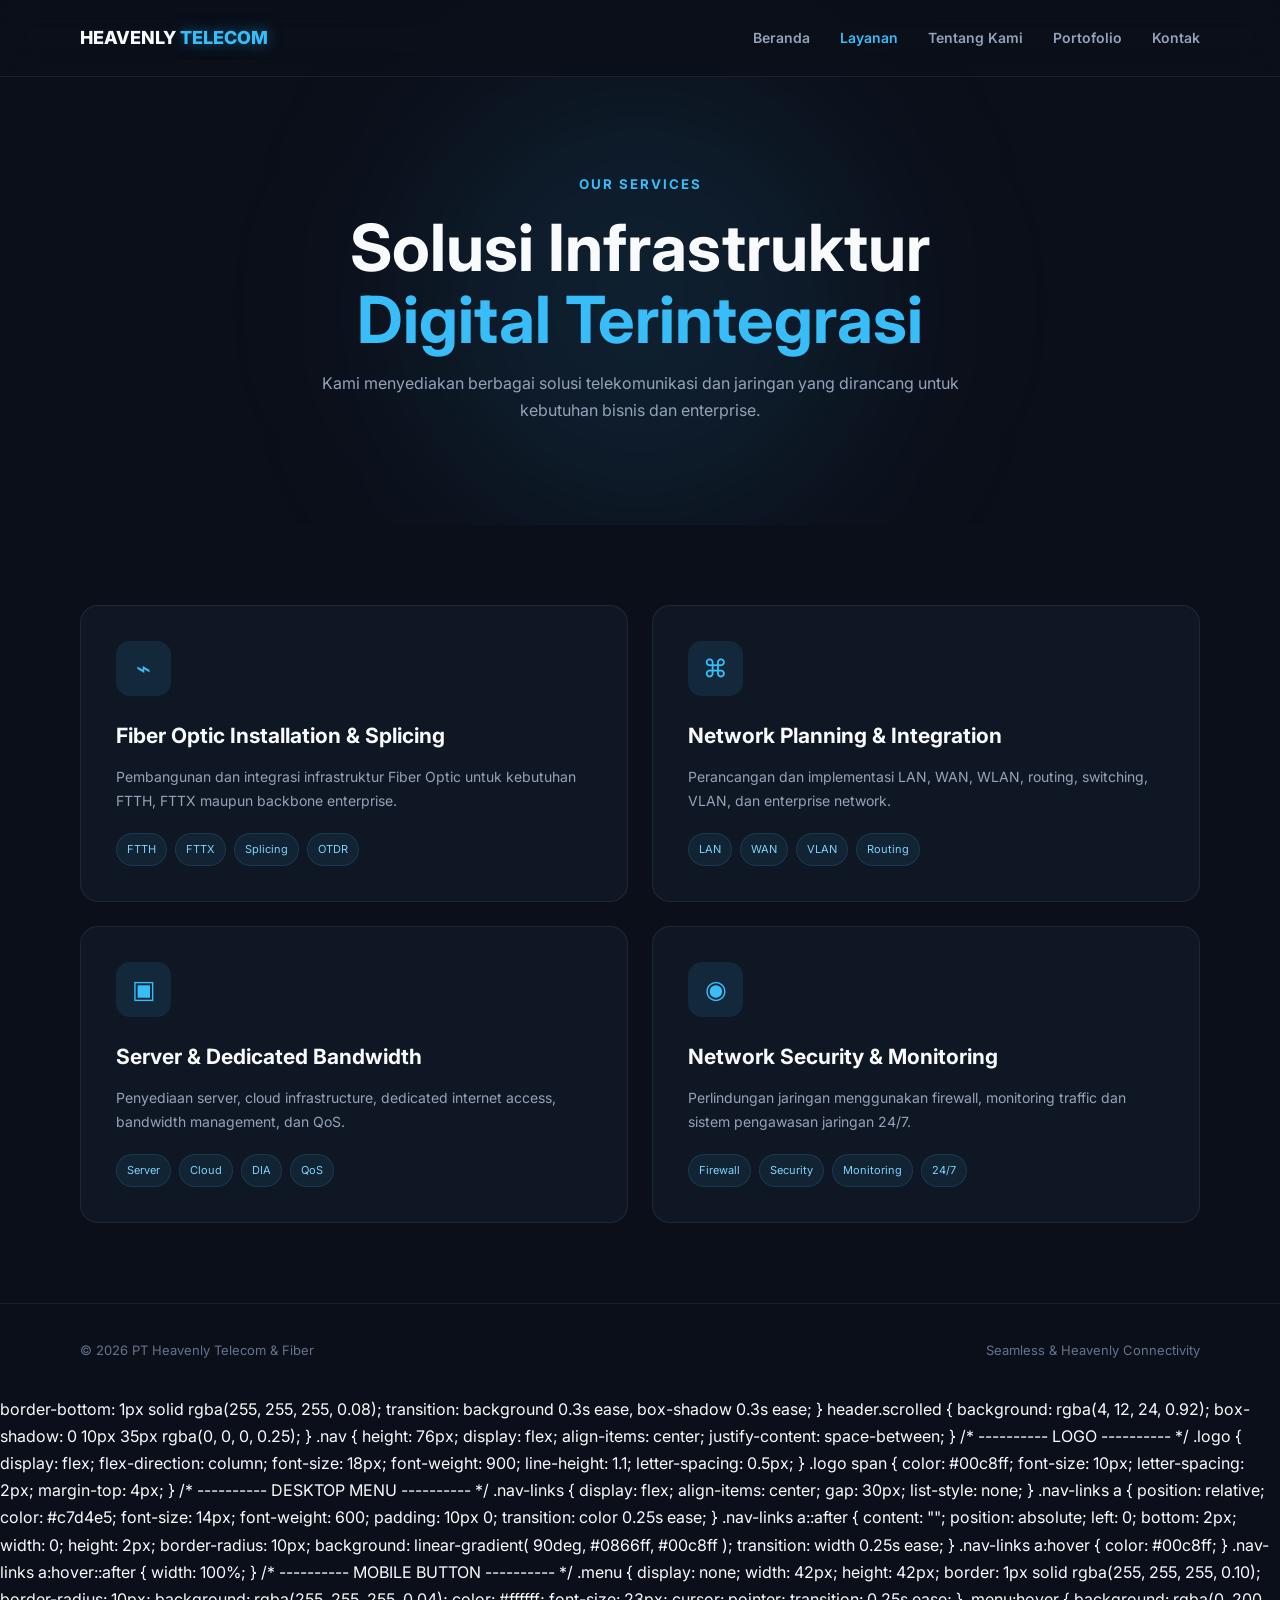
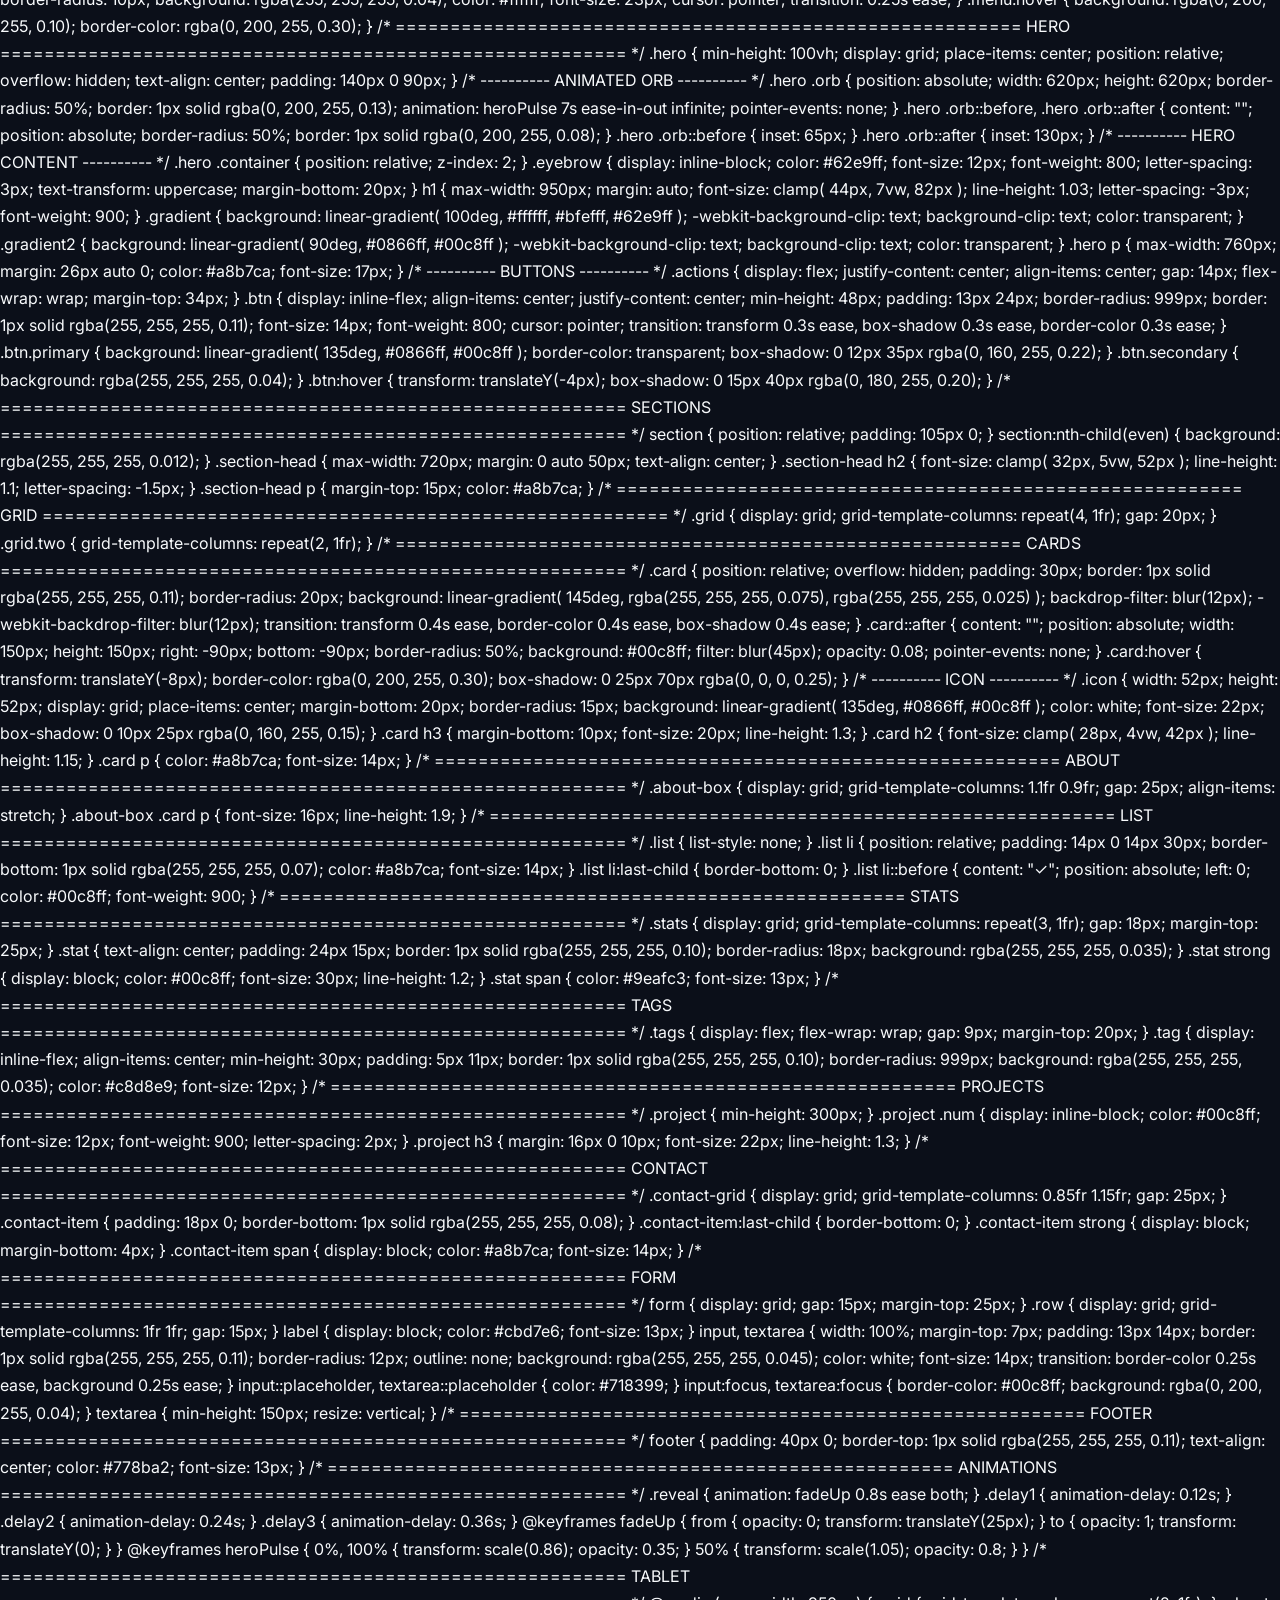
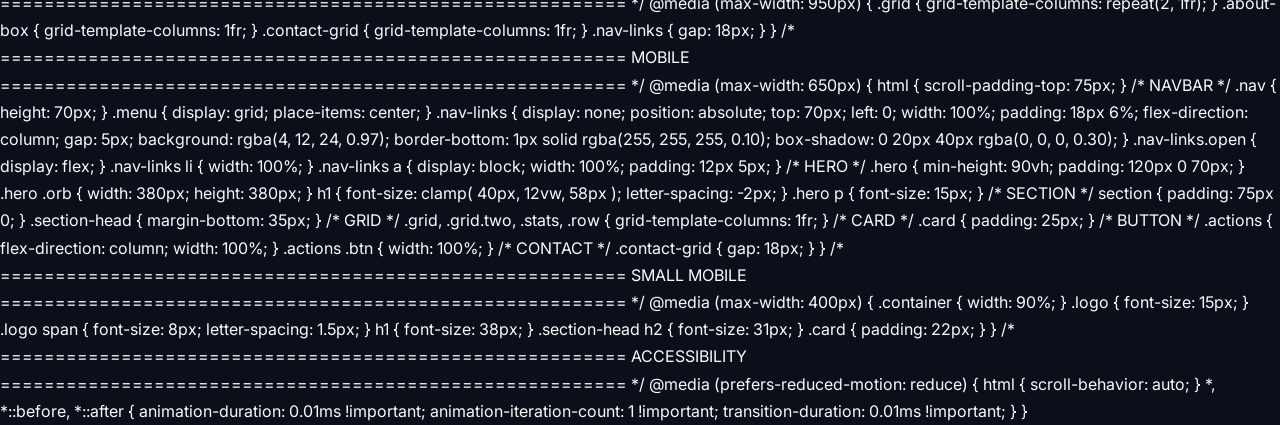
==== layanan.html @ a33f2c03 "Update and rename style.css to layanan.html" ====
<!DOCTYPE html>
<html lang="id">
<head>
<meta charset="UTF-8">
<meta name="viewport" content="width=device-width, initial-scale=1.0">

<title>Layanan | PT Heavenly Telecom & Fiber</title>

<link rel="preconnect" href="https://fonts.googleapis.com">
<link rel="preconnect" href="https://fonts.gstatic.com" crossorigin>
<link href="https://fonts.googleapis.com/css2?family=Inter:wght@400;500;600;700;800&display=swap" rel="stylesheet">

<style>
*{margin:0;padding:0;box-sizing:border-box}
html{scroll-behavior:smooth}
body{
    font-family:Inter,sans-serif;
    background:#0B0F19;
    color:#f8fafc;
    line-height:1.7
}
a{text-decoration:none;color:inherit}
.container{width:min(1120px,90%);margin:auto}

nav{
    position:fixed;
    top:0;
    width:100%;
    z-index:1000;
    background:rgba(11,15,25,.8);
    backdrop-filter:blur(16px);
    border-bottom:1px solid rgba(255,255,255,.07)
}

.nav-container{
    min-height:76px;
    display:flex;
    align-items:center;
    justify-content:space-between
}

.logo{font-size:18px;font-weight:800}
.logo span{color:#38BDF8;text-shadow:0 0 15px rgba(56,189,248,.5)}

.nav-links{
    display:flex;
    gap:30px;
    list-style:none
}

.nav-links a{
    color:#94a3b8;
    font-size:14px;
    font-weight:600;
    transition:.3s
}

.nav-links a:hover,.nav-links .active{color:#38BDF8}

.menu-btn{display:none;font-size:25px;cursor:pointer}

.page-header{
    padding:170px 0 100px;
    text-align:center;
    position:relative;
    overflow:hidden
}

.page-header:before{
    content:"";
    position:absolute;
    width:450px;
    height:450px;
    background:rgba(56,189,248,.1);
    filter:blur(100px);
    border-radius:50%;
    left:50%;
    top:80px;
    transform:translateX(-50%)
}

.page-header>*{position:relative}

.page-header small{
    color:#38BDF8;
    font-weight:700;
    letter-spacing:2px
}

.page-header h1{
    font-size:clamp(40px,6vw,65px);
    line-height:1.1;
    margin:15px 0
}

.page-header p{
    color:#94a3b8;
    max-width:650px;
    margin:auto
}

section{padding:80px 0}

.grid{
    display:grid;
    grid-template-columns:repeat(2,1fr);
    gap:24px
}

.card{
    background:#101724;
    padding:35px;
    border:1px solid rgba(255,255,255,.07);
    border-radius:18px;
    transition:.35s
}

.card:hover{
    transform:translateY(-8px);
    border-color:rgba(56,189,248,.5);
    box-shadow:0 15px 40px rgba(0,0,0,.3)
}

.icon{
    width:55px;
    height:55px;
    display:grid;
    place-items:center;
    background:rgba(56,189,248,.1);
    color:#38BDF8;
    border-radius:14px;
    font-size:25px;
    margin-bottom:22px
}

.card h2{font-size:21px;margin-bottom:12px}
.card p{color:#94a3b8;font-size:14px}

.tags{
    display:flex;
    flex-wrap:wrap;
    gap:8px;
    margin-top:20px
}

.tag{
    padding:6px 10px;
    border-radius:50px;
    background:rgba(56,189,248,.07);
    border:1px solid rgba(56,189,248,.15);
    color:#7dd3fc;
    font-size:11px
}

footer{
    border-top:1px solid rgba(255,255,255,.07);
    padding:35px 0;
    color:#64748b;
    font-size:13px
}

.footer{
    display:flex;
    justify-content:space-between
}

@media(max-width:800px){
    .menu-btn{display:block}

    .nav-links{
        display:none;
        position:absolute;
        top:76px;
        left:0;
        width:100%;
        padding:20px 5%;
        background:#0B0F19;
        flex-direction:column;
        gap:18px
    }

    .nav-links.show{display:flex}

    .grid{grid-template-columns:1fr}

    .footer{
        flex-direction:column;
        gap:10px
    }
}
</style>
</head>

<body>

<nav>
<div class="container nav-container">

<a href="index.html" class="logo">
HEAVENLY <span>TELECOM</span>
</a>

<div class="menu-btn" onclick="toggleMenu()">☰</div>

<ul class="nav-links" id="navLinks">
<li><a href="index.html">Beranda</a></li>
<li><a href="layanan.html" class="active">Layanan</a></li>
<li><a href="tentang.html">Tentang Kami</a></li>
<li><a href="portofolio.html">Portofolio</a></li>
<li><a href="kontak.html">Kontak</a></li>
</ul>

</div>
</nav>

<header class="page-header">
<div class="container">

<small>OUR SERVICES</small>

<h1>Solusi Infrastruktur<br><span style="color:#38BDF8">Digital Terintegrasi</span></h1>

<p>
Kami menyediakan berbagai solusi telekomunikasi dan jaringan
yang dirancang untuk kebutuhan bisnis dan enterprise.
</p>

</div>
</header>

<section>
<div class="container">

<div class="grid">

<div class="card">
<div class="icon">⌁</div>
<h2>Fiber Optic Installation & Splicing</h2>
<p>
Pembangunan dan integrasi infrastruktur Fiber Optic
untuk kebutuhan FTTH, FTTX maupun backbone enterprise.
</p>

<div class="tags">
<span class="tag">FTTH</span>
<span class="tag">FTTX</span>
<span class="tag">Splicing</span>
<span class="tag">OTDR</span>
</div>
</div>

<div class="card">
<div class="icon">⌘</div>
<h2>Network Planning & Integration</h2>
<p>
Perancangan dan implementasi LAN, WAN, WLAN,
routing, switching, VLAN, dan enterprise network.
</p>

<div class="tags">
<span class="tag">LAN</span>
<span class="tag">WAN</span>
<span class="tag">VLAN</span>
<span class="tag">Routing</span>
</div>
</div>

<div class="card">
<div class="icon">▣</div>
<h2>Server & Dedicated Bandwidth</h2>
<p>
Penyediaan server, cloud infrastructure, dedicated
internet access, bandwidth management, dan QoS.
</p>

<div class="tags">
<span class="tag">Server</span>
<span class="tag">Cloud</span>
<span class="tag">DIA</span>
<span class="tag">QoS</span>
</div>
</div>

<div class="card">
<div class="icon">◉</div>
<h2>Network Security & Monitoring</h2>
<p>
Perlindungan jaringan menggunakan firewall,
monitoring traffic dan sistem pengawasan jaringan 24/7.
</p>

<div class="tags">
<span class="tag">Firewall</span>
<span class="tag">Security</span>
<span class="tag">Monitoring</span>
<span class="tag">24/7</span>
</div>
</div>

</div>

</div>
</section>

<footer>
<div class="container footer">
<span>© 2026 PT Heavenly Telecom & Fiber</span>
<span>Seamless & Heavenly Connectivity</span>
</div>
</footer>

<script>
function toggleMenu(){
document.getElementById("navLinks").classList.toggle("show");
}
</script>

</body>
</html>
    border-bottom: 1px solid rgba(255, 255, 255, 0.08);

    transition:
        background 0.3s ease,
        box-shadow 0.3s ease;
}

header.scrolled {
    background: rgba(4, 12, 24, 0.92);

    box-shadow:
        0 10px 35px rgba(0, 0, 0, 0.25);
}

.nav {
    height: 76px;

    display: flex;
    align-items: center;
    justify-content: space-between;
}


/* ---------- LOGO ---------- */

.logo {
    display: flex;
    flex-direction: column;

    font-size: 18px;
    font-weight: 900;

    line-height: 1.1;

    letter-spacing: 0.5px;
}

.logo span {
    color: #00c8ff;

    font-size: 10px;

    letter-spacing: 2px;

    margin-top: 4px;
}


/* ---------- DESKTOP MENU ---------- */

.nav-links {
    display: flex;
    align-items: center;

    gap: 30px;

    list-style: none;
}

.nav-links a {
    position: relative;

    color: #c7d4e5;

    font-size: 14px;
    font-weight: 600;

    padding: 10px 0;

    transition:
        color 0.25s ease;
}

.nav-links a::after {
    content: "";

    position: absolute;

    left: 0;
    bottom: 2px;

    width: 0;
    height: 2px;

    border-radius: 10px;

    background: linear-gradient(
        90deg,
        #0866ff,
        #00c8ff
    );

    transition: width 0.25s ease;
}

.nav-links a:hover {
    color: #00c8ff;
}

.nav-links a:hover::after {
    width: 100%;
}


/* ---------- MOBILE BUTTON ---------- */

.menu {
    display: none;

    width: 42px;
    height: 42px;

    border: 1px solid rgba(255, 255, 255, 0.10);

    border-radius: 10px;

    background: rgba(255, 255, 255, 0.04);

    color: #ffffff;

    font-size: 23px;

    cursor: pointer;

    transition: 0.25s ease;
}

.menu:hover {
    background: rgba(0, 200, 255, 0.10);
    border-color: rgba(0, 200, 255, 0.30);
}


/* =========================================================
   HERO
   ========================================================= */

.hero {
    min-height: 100vh;

    display: grid;
    place-items: center;

    position: relative;

    overflow: hidden;

    text-align: center;

    padding:
        140px 0
        90px;
}


/* ---------- ANIMATED ORB ---------- */

.hero .orb {
    position: absolute;

    width: 620px;
    height: 620px;

    border-radius: 50%;

    border:
        1px solid
        rgba(0, 200, 255, 0.13);

    animation:
        heroPulse 7s ease-in-out infinite;

    pointer-events: none;
}

.hero .orb::before,
.hero .orb::after {
    content: "";

    position: absolute;

    border-radius: 50%;

    border:
        1px solid
        rgba(0, 200, 255, 0.08);
}

.hero .orb::before {
    inset: 65px;
}

.hero .orb::after {
    inset: 130px;
}


/* ---------- HERO CONTENT ---------- */

.hero .container {
    position: relative;
    z-index: 2;
}

.eyebrow {
    display: inline-block;

    color: #62e9ff;

    font-size: 12px;

    font-weight: 800;

    letter-spacing: 3px;

    text-transform: uppercase;

    margin-bottom: 20px;
}

h1 {
    max-width: 950px;

    margin: auto;

    font-size: clamp(
        44px,
        7vw,
        82px
    );

    line-height: 1.03;

    letter-spacing: -3px;

    font-weight: 900;
}

.gradient {
    background:
        linear-gradient(
            100deg,
            #ffffff,
            #bfefff,
            #62e9ff
        );

    -webkit-background-clip: text;
    background-clip: text;

    color: transparent;
}

.gradient2 {
    background:
        linear-gradient(
            90deg,
            #0866ff,
            #00c8ff
        );

    -webkit-background-clip: text;
    background-clip: text;

    color: transparent;
}

.hero p {
    max-width: 760px;

    margin: 26px auto 0;

    color: #a8b7ca;

    font-size: 17px;
}


/* ---------- BUTTONS ---------- */

.actions {
    display: flex;

    justify-content: center;
    align-items: center;

    gap: 14px;

    flex-wrap: wrap;

    margin-top: 34px;
}

.btn {
    display: inline-flex;

    align-items: center;
    justify-content: center;

    min-height: 48px;

    padding:
        13px 24px;

    border-radius: 999px;

    border:
        1px solid
        rgba(255, 255, 255, 0.11);

    font-size: 14px;

    font-weight: 800;

    cursor: pointer;

    transition:
        transform 0.3s ease,
        box-shadow 0.3s ease,
        border-color 0.3s ease;
}

.btn.primary {
    background:
        linear-gradient(
            135deg,
            #0866ff,
            #00c8ff
        );

    border-color: transparent;

    box-shadow:
        0 12px 35px
        rgba(0, 160, 255, 0.22);
}

.btn.secondary {
    background:
        rgba(255, 255, 255, 0.04);
}

.btn:hover {
    transform: translateY(-4px);

    box-shadow:
        0 15px 40px
        rgba(0, 180, 255, 0.20);
}


/* =========================================================
   SECTIONS
   ========================================================= */

section {
    position: relative;

    padding: 105px 0;
}

section:nth-child(even) {
    background:
        rgba(255, 255, 255, 0.012);
}

.section-head {
    max-width: 720px;

    margin:
        0 auto
        50px;

    text-align: center;
}

.section-head h2 {
    font-size: clamp(
        32px,
        5vw,
        52px
    );

    line-height: 1.1;

    letter-spacing: -1.5px;
}

.section-head p {
    margin-top: 15px;

    color: #a8b7ca;
}


/* =========================================================
   GRID
   ========================================================= */

.grid {
    display: grid;

    grid-template-columns:
        repeat(4, 1fr);

    gap: 20px;
}

.grid.two {
    grid-template-columns:
        repeat(2, 1fr);
}


/* =========================================================
   CARDS
   ========================================================= */

.card {
    position: relative;

    overflow: hidden;

    padding: 30px;

    border:
        1px solid
        rgba(255, 255, 255, 0.11);

    border-radius: 20px;

    background:
        linear-gradient(
            145deg,
            rgba(255, 255, 255, 0.075),
            rgba(255, 255, 255, 0.025)
        );

    backdrop-filter: blur(12px);
    -webkit-backdrop-filter: blur(12px);

    transition:
        transform 0.4s ease,
        border-color 0.4s ease,
        box-shadow 0.4s ease;
}

.card::after {
    content: "";

    position: absolute;

    width: 150px;
    height: 150px;

    right: -90px;
    bottom: -90px;

    border-radius: 50%;

    background: #00c8ff;

    filter: blur(45px);

    opacity: 0.08;

    pointer-events: none;
}

.card:hover {
    transform: translateY(-8px);

    border-color:
        rgba(0, 200, 255, 0.30);

    box-shadow:
        0 25px 70px
        rgba(0, 0, 0, 0.25);
}


/* ---------- ICON ---------- */

.icon {
    width: 52px;
    height: 52px;

    display: grid;
    place-items: center;

    margin-bottom: 20px;

    border-radius: 15px;

    background:
        linear-gradient(
            135deg,
            #0866ff,
            #00c8ff
        );

    color: white;

    font-size: 22px;

    box-shadow:
        0 10px 25px
        rgba(0, 160, 255, 0.15);
}

.card h3 {
    margin-bottom: 10px;

    font-size: 20px;

    line-height: 1.3;
}

.card h2 {
    font-size: clamp(
        28px,
        4vw,
        42px
    );

    line-height: 1.15;
}

.card p {
    color: #a8b7ca;

    font-size: 14px;
}


/* =========================================================
   ABOUT
   ========================================================= */

.about-box {
    display: grid;

    grid-template-columns:
        1.1fr 0.9fr;

    gap: 25px;

    align-items: stretch;
}

.about-box .card p {
    font-size: 16px;

    line-height: 1.9;
}


/* =========================================================
   LIST
   ========================================================= */

.list {
    list-style: none;
}

.list li {
    position: relative;

    padding:
        14px 0
        14px 30px;

    border-bottom:
        1px solid
        rgba(255, 255, 255, 0.07);

    color: #a8b7ca;

    font-size: 14px;
}

.list li:last-child {
    border-bottom: 0;
}

.list li::before {
    content: "✓";

    position: absolute;

    left: 0;

    color: #00c8ff;

    font-weight: 900;
}


/* =========================================================
   STATS
   ========================================================= */

.stats {
    display: grid;

    grid-template-columns:
        repeat(3, 1fr);

    gap: 18px;

    margin-top: 25px;
}

.stat {
    text-align: center;

    padding: 24px 15px;

    border:
        1px solid
        rgba(255, 255, 255, 0.10);

    border-radius: 18px;

    background:
        rgba(255, 255, 255, 0.035);
}

.stat strong {
    display: block;

    color: #00c8ff;

    font-size: 30px;

    line-height: 1.2;
}

.stat span {
    color: #9eafc3;

    font-size: 13px;
}


/* =========================================================
   TAGS
   ========================================================= */

.tags {
    display: flex;

    flex-wrap: wrap;

    gap: 9px;

    margin-top: 20px;
}

.tag {
    display: inline-flex;

    align-items: center;

    min-height: 30px;

    padding:
        5px 11px;

    border:
        1px solid
        rgba(255, 255, 255, 0.10);

    border-radius: 999px;

    background:
        rgba(255, 255, 255, 0.035);

    color: #c8d8e9;

    font-size: 12px;
}


/* =========================================================
   PROJECTS
   ========================================================= */

.project {
    min-height: 300px;
}

.project .num {
    display: inline-block;

    color: #00c8ff;

    font-size: 12px;

    font-weight: 900;

    letter-spacing: 2px;
}

.project h3 {
    margin:
        16px 0 10px;

    font-size: 22px;

    line-height: 1.3;
}


/* =========================================================
   CONTACT
   ========================================================= */

.contact-grid {
    display: grid;

    grid-template-columns:
        0.85fr 1.15fr;

    gap: 25px;
}

.contact-item {
    padding:
        18px 0;

    border-bottom:
        1px solid
        rgba(255, 255, 255, 0.08);
}

.contact-item:last-child {
    border-bottom: 0;
}

.contact-item strong {
    display: block;

    margin-bottom: 4px;
}

.contact-item span {
    display: block;

    color: #a8b7ca;

    font-size: 14px;
}


/* =========================================================
   FORM
   ========================================================= */

form {
    display: grid;

    gap: 15px;

    margin-top: 25px;
}

.row {
    display: grid;

    grid-template-columns:
        1fr 1fr;

    gap: 15px;
}

label {
    display: block;

    color: #cbd7e6;

    font-size: 13px;
}

input,
textarea {
    width: 100%;

    margin-top: 7px;

    padding:
        13px 14px;

    border:
        1px solid
        rgba(255, 255, 255, 0.11);

    border-radius: 12px;

    outline: none;

    background:
        rgba(255, 255, 255, 0.045);

    color: white;

    font-size: 14px;

    transition:
        border-color 0.25s ease,
        background 0.25s ease;
}

input::placeholder,
textarea::placeholder {
    color: #718399;
}

input:focus,
textarea:focus {
    border-color: #00c8ff;

    background:
        rgba(0, 200, 255, 0.04);
}

textarea {
    min-height: 150px;

    resize: vertical;
}


/* =========================================================
   FOOTER
   ========================================================= */

footer {
    padding: 40px 0;

    border-top:
        1px solid
        rgba(255, 255, 255, 0.11);

    text-align: center;

    color: #778ba2;

    font-size: 13px;
}


/* =========================================================
   ANIMATIONS
   ========================================================= */

.reveal {
    animation:
        fadeUp 0.8s ease both;
}

.delay1 {
    animation-delay: 0.12s;
}

.delay2 {
    animation-delay: 0.24s;
}

.delay3 {
    animation-delay: 0.36s;
}

@keyframes fadeUp {

    from {
        opacity: 0;
        transform: translateY(25px);
    }

    to {
        opacity: 1;
        transform: translateY(0);
    }

}

@keyframes heroPulse {

    0%,
    100% {
        transform: scale(0.86);
        opacity: 0.35;
    }

    50% {
        transform: scale(1.05);
        opacity: 0.8;
    }

}


/* =========================================================
   TABLET
   ========================================================= */

@media (max-width: 950px) {

    .grid {
        grid-template-columns:
            repeat(2, 1fr);
    }

    .about-box {
        grid-template-columns: 1fr;
    }

    .contact-grid {
        grid-template-columns: 1fr;
    }

    .nav-links {
        gap: 18px;
    }

}


/* =========================================================
   MOBILE
   ========================================================= */

@media (max-width: 650px) {

    html {
        scroll-padding-top: 75px;
    }


    /* NAVBAR */

    .nav {
        height: 70px;
    }

    .menu {
        display: grid;
        place-items: center;
    }

    .nav-links {
        display: none;

        position: absolute;

        top: 70px;
        left: 0;

        width: 100%;

        padding: 18px 6%;

        flex-direction: column;

        gap: 5px;

        background:
            rgba(4, 12, 24, 0.97);

        border-bottom:
            1px solid
            rgba(255, 255, 255, 0.10);

        box-shadow:
            0 20px 40px
            rgba(0, 0, 0, 0.30);
    }

    .nav-links.open {
        display: flex;
    }

    .nav-links li {
        width: 100%;
    }

    .nav-links a {
        display: block;

        width: 100%;

        padding: 12px 5px;
    }


    /* HERO */

    .hero {
        min-height: 90vh;

        padding:
            120px 0
            70px;
    }

    .hero .orb {
        width: 380px;
        height: 380px;
    }

    h1 {
        font-size: clamp(
            40px,
            12vw,
            58px
        );

        letter-spacing: -2px;
    }

    .hero p {
        font-size: 15px;
    }


    /* SECTION */

    section {
        padding: 75px 0;
    }

    .section-head {
        margin-bottom: 35px;
    }


    /* GRID */

    .grid,
    .grid.two,
    .stats,
    .row {
        grid-template-columns: 1fr;
    }


    /* CARD */

    .card {
        padding: 25px;
    }


    /* BUTTON */

    .actions {
        flex-direction: column;

        width: 100%;
    }

    .actions .btn {
        width: 100%;
    }


    /* CONTACT */

    .contact-grid {
        gap: 18px;
    }

}


/* =========================================================
   SMALL MOBILE
   ========================================================= */

@media (max-width: 400px) {

    .container {
        width: 90%;
    }

    .logo {
        font-size: 15px;
    }

    .logo span {
        font-size: 8px;
        letter-spacing: 1.5px;
    }

    h1 {
        font-size: 38px;
    }

    .section-head h2 {
        font-size: 31px;
    }

    .card {
        padding: 22px;
    }

}


/* =========================================================
   ACCESSIBILITY
   ========================================================= */

@media (prefers-reduced-motion: reduce) {

    html {
        scroll-behavior: auto;
    }

    *,
    *::before,
    *::after {
        animation-duration: 0.01ms !important;
        animation-iteration-count: 1 !important;
        transition-duration: 0.01ms !important;
    }

}
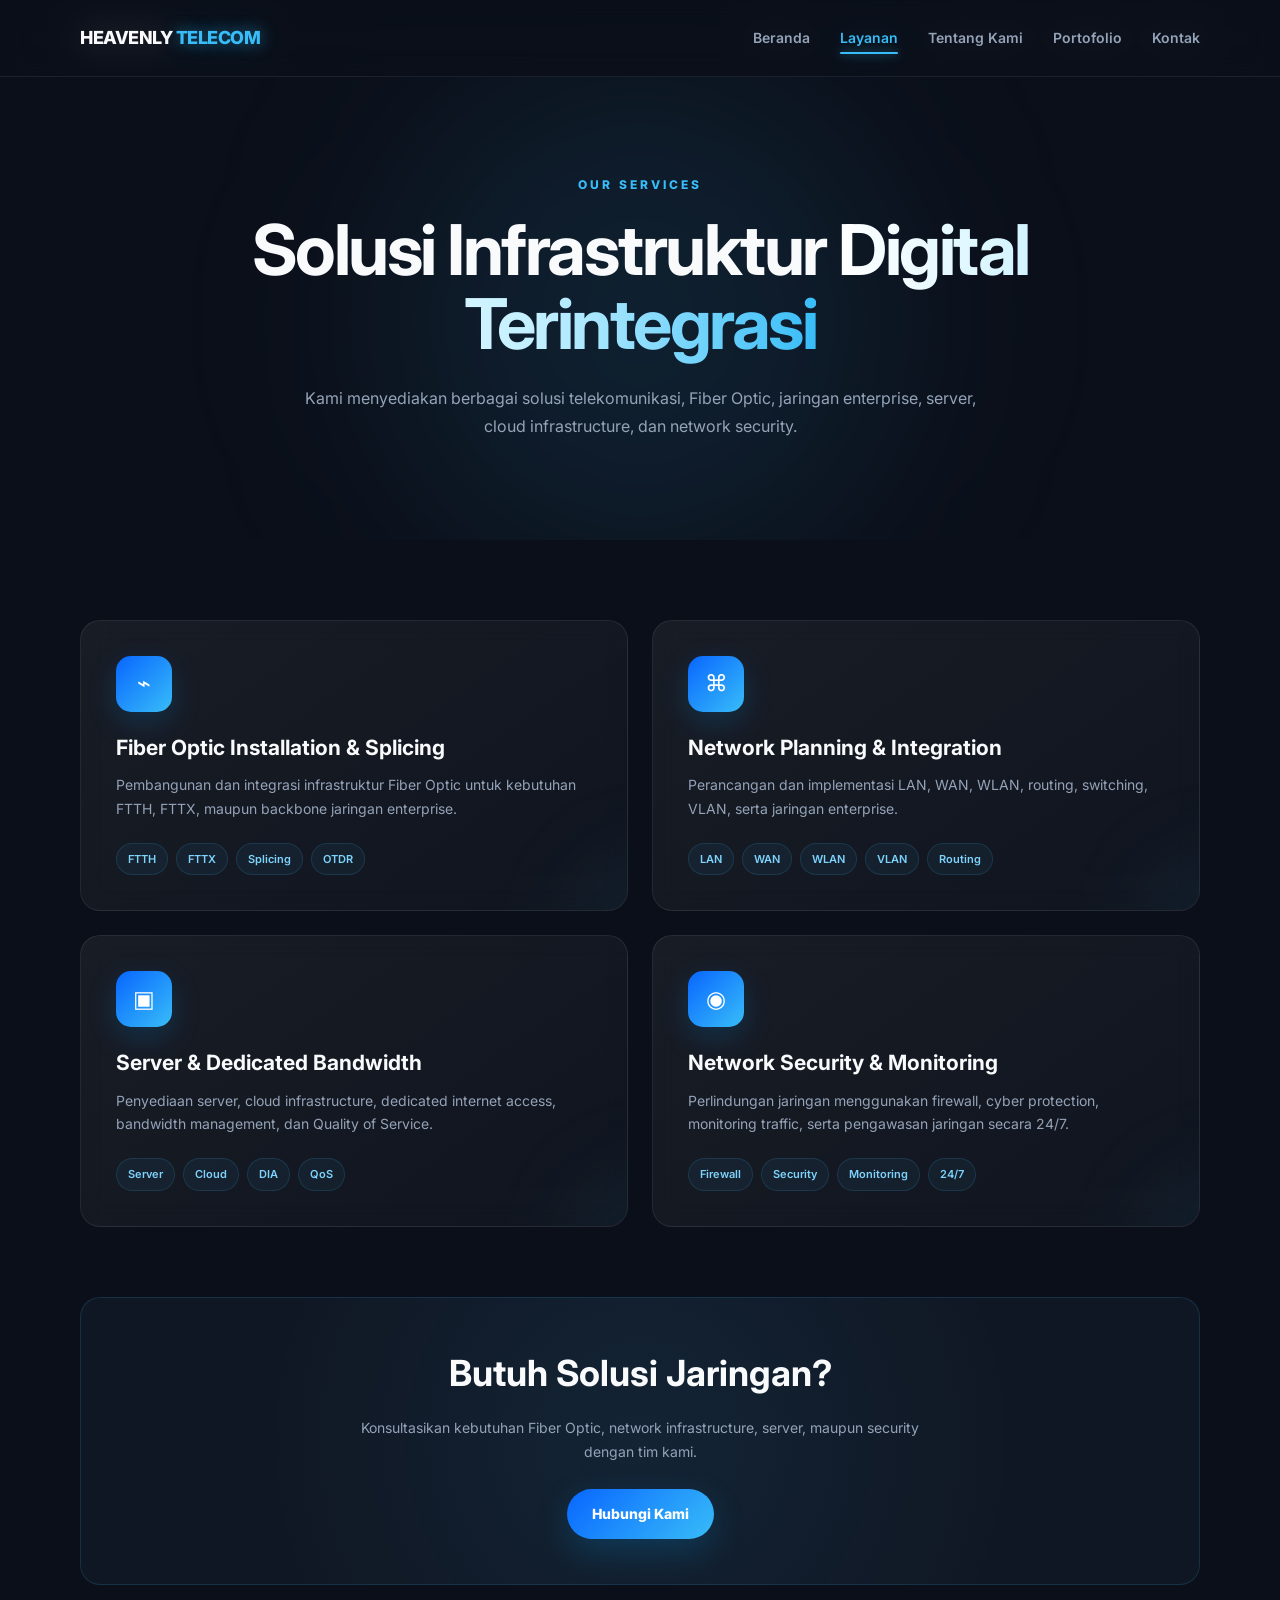
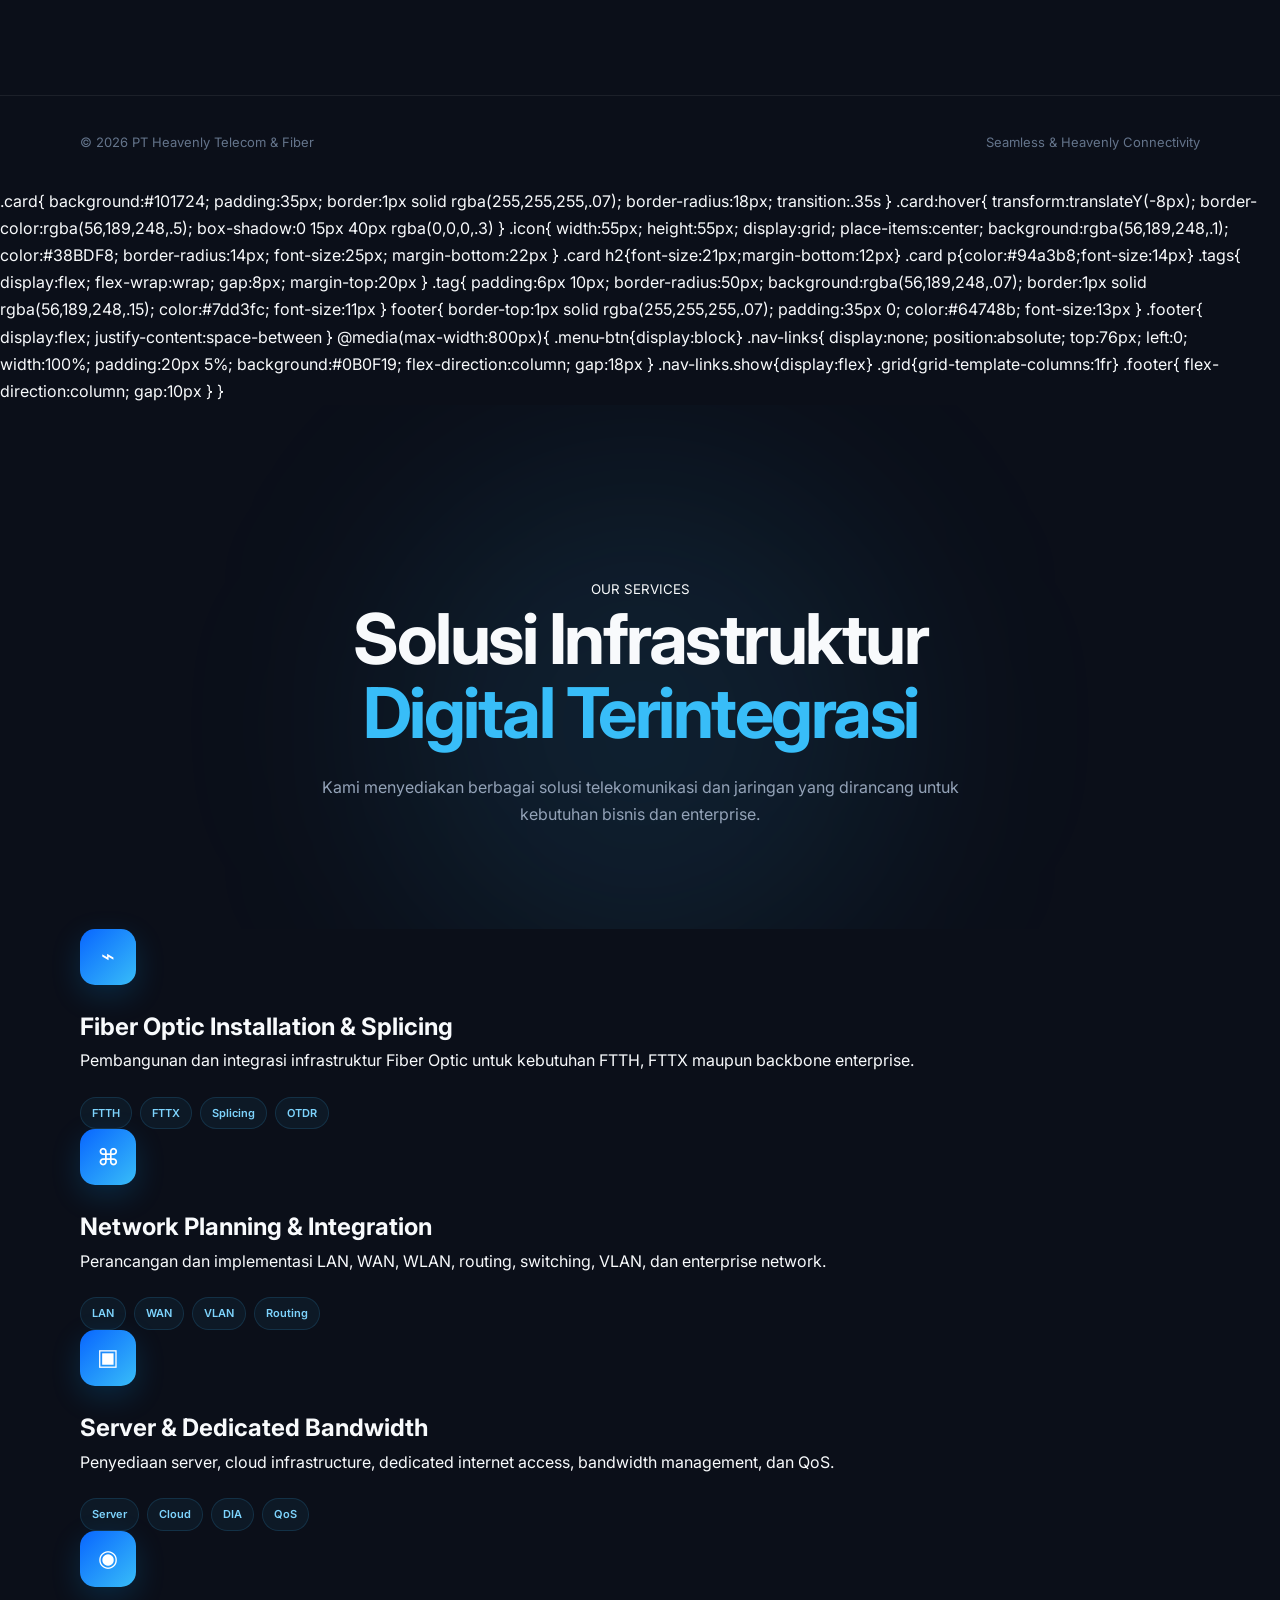
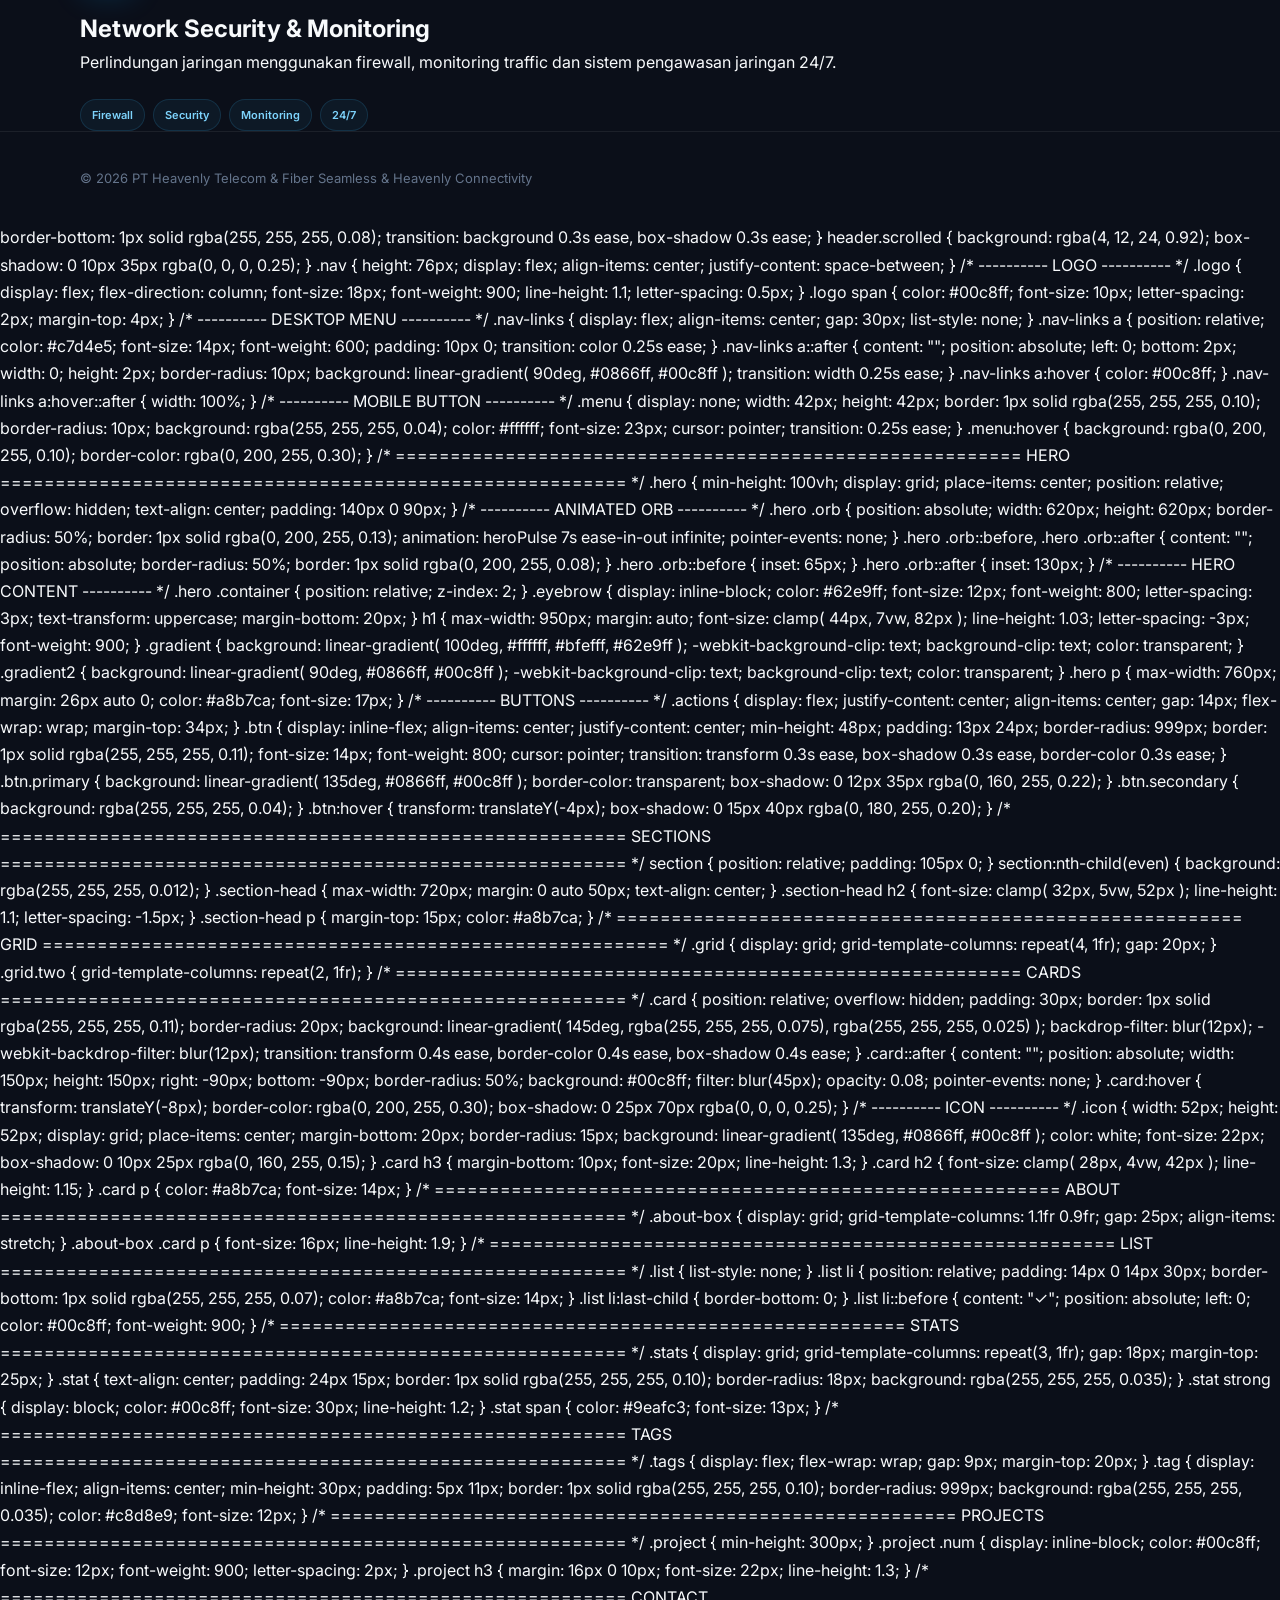
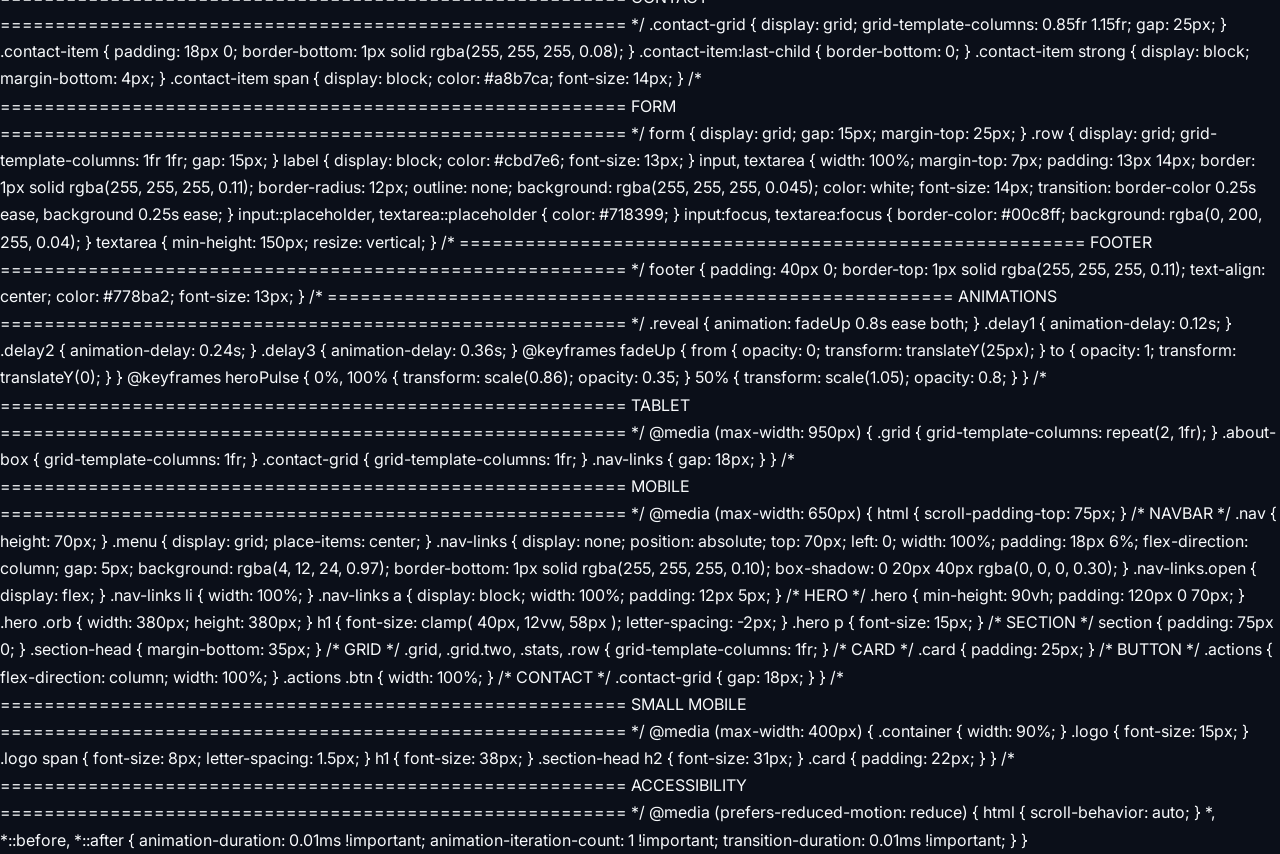
==== commit b23cc976: "Update layanan.html" ====
--- a/layanan.html
+++ b/layanan.html
@@ -1,113 +1,828 @@
 <!DOCTYPE html>
 <html lang="id">
 <head>
-<meta charset="UTF-8">
-<meta name="viewport" content="width=device-width, initial-scale=1.0">
-
-<title>Layanan | PT Heavenly Telecom & Fiber</title>
-
-<link rel="preconnect" href="https://fonts.googleapis.com">
-<link rel="preconnect" href="https://fonts.gstatic.com" crossorigin>
-<link href="https://fonts.googleapis.com/css2?family=Inter:wght@400;500;600;700;800&display=swap" rel="stylesheet">
-
-<style>
-*{margin:0;padding:0;box-sizing:border-box}
-html{scroll-behavior:smooth}
-body{
-    font-family:Inter,sans-serif;
-    background:#0B0F19;
-    color:#f8fafc;
-    line-height:1.7
-}
-a{text-decoration:none;color:inherit}
-.container{width:min(1120px,90%);margin:auto}
-
-nav{
-    position:fixed;
-    top:0;
-    width:100%;
-    z-index:1000;
-    background:rgba(11,15,25,.8);
-    backdrop-filter:blur(16px);
-    border-bottom:1px solid rgba(255,255,255,.07)
-}
-
-.nav-container{
-    min-height:76px;
-    display:flex;
-    align-items:center;
-    justify-content:space-between
-}
-
-.logo{font-size:18px;font-weight:800}
-.logo span{color:#38BDF8;text-shadow:0 0 15px rgba(56,189,248,.5)}
-
-.nav-links{
-    display:flex;
-    gap:30px;
-    list-style:none
-}
-
-.nav-links a{
-    color:#94a3b8;
-    font-size:14px;
-    font-weight:600;
-    transition:.3s
-}
-
-.nav-links a:hover,.nav-links .active{color:#38BDF8}
-
-.menu-btn{display:none;font-size:25px;cursor:pointer}
-
-.page-header{
-    padding:170px 0 100px;
-    text-align:center;
-    position:relative;
-    overflow:hidden
-}
-
-.page-header:before{
-    content:"";
-    position:absolute;
-    width:450px;
-    height:450px;
-    background:rgba(56,189,248,.1);
-    filter:blur(100px);
-    border-radius:50%;
-    left:50%;
-    top:80px;
-    transform:translateX(-50%)
-}
-
-.page-header>*{position:relative}
-
-.page-header small{
-    color:#38BDF8;
-    font-weight:700;
-    letter-spacing:2px
-}
-
-.page-header h1{
-    font-size:clamp(40px,6vw,65px);
-    line-height:1.1;
-    margin:15px 0
-}
-
-.page-header p{
-    color:#94a3b8;
-    max-width:650px;
-    margin:auto
-}
-
-section{padding:80px 0}
-
-.grid{
-    display:grid;
-    grid-template-columns:repeat(2,1fr);
-    gap:24px
-}
-
-.card{
+    <meta charset="UTF-8">
+    <meta name="viewport" content="width=device-width, initial-scale=1.0">
+
+    <title>Layanan | PT Heavenly Telecom & Fiber</title>
+
+    <link rel="preconnect" href="https://fonts.googleapis.com">
+    <link rel="preconnect" href="https://fonts.gstatic.com" crossorigin>
+    <link href="https://fonts.googleapis.com/css2?family=Inter:wght@400;500;600;700;800&display=swap" rel="stylesheet">
+
+    <style>
+        * {
+            margin: 0;
+            padding: 0;
+            box-sizing: border-box;
+        }
+
+        html {
+            scroll-behavior: smooth;
+        }
+
+        body {
+            font-family: "Inter", sans-serif;
+            background: #0B0F19;
+            color: #f8fafc;
+            line-height: 1.7;
+        }
+
+        a {
+            text-decoration: none;
+            color: inherit;
+        }
+
+        .container {
+            width: min(1120px, 90%);
+            margin: auto;
+        }
+
+        /* ================= NAVBAR ================= */
+
+        nav {
+            position: fixed;
+            top: 0;
+            left: 0;
+            width: 100%;
+            z-index: 1000;
+
+            background: rgba(11, 15, 25, 0.80);
+            backdrop-filter: blur(16px);
+            -webkit-backdrop-filter: blur(16px);
+
+            border-bottom: 1px solid rgba(255, 255, 255, 0.07);
+        }
+
+        .nav-container {
+            min-height: 76px;
+            display: flex;
+            align-items: center;
+            justify-content: space-between;
+        }
+
+        .logo {
+            font-size: 18px;
+            font-weight: 800;
+            letter-spacing: -0.5px;
+        }
+
+        .logo span {
+            color: #38BDF8;
+            text-shadow: 0 0 15px rgba(56, 189, 248, 0.5);
+        }
+
+        .nav-links {
+            display: flex;
+            align-items: center;
+            gap: 30px;
+            list-style: none;
+        }
+
+        .nav-links a {
+            position: relative;
+            color: #94a3b8;
+            font-size: 14px;
+            font-weight: 600;
+            padding: 10px 0;
+            transition: 0.3s ease;
+        }
+
+        .nav-links a::after {
+            content: "";
+            position: absolute;
+            left: 0;
+            bottom: 2px;
+            width: 0;
+            height: 2px;
+            border-radius: 10px;
+            background: #38BDF8;
+            box-shadow: 0 0 10px rgba(56, 189, 248, 0.6);
+            transition: 0.3s ease;
+        }
+
+        .nav-links a:hover,
+        .nav-links .active {
+            color: #38BDF8;
+        }
+
+        .nav-links a:hover::after,
+        .nav-links .active::after {
+            width: 100%;
+        }
+
+        .menu-btn {
+            display: none;
+            width: 42px;
+            height: 42px;
+            align-items: center;
+            justify-content: center;
+
+            border: 1px solid rgba(255, 255, 255, 0.1);
+            border-radius: 10px;
+
+            background: rgba(255, 255, 255, 0.04);
+            color: white;
+
+            font-size: 22px;
+            cursor: pointer;
+        }
+
+        /* ================= HEADER ================= */
+
+        .page-header {
+            position: relative;
+            overflow: hidden;
+
+            padding: 170px 0 100px;
+            text-align: center;
+        }
+
+        .page-header::before {
+            content: "";
+
+            position: absolute;
+            width: 500px;
+            height: 500px;
+
+            left: 50%;
+            top: 70px;
+
+            transform: translateX(-50%);
+
+            border-radius: 50%;
+
+            background: rgba(56, 189, 248, 0.10);
+            filter: blur(110px);
+
+            pointer-events: none;
+        }
+
+        .page-header .container {
+            position: relative;
+            z-index: 2;
+        }
+
+        .eyebrow {
+            display: inline-block;
+
+            color: #38BDF8;
+            font-size: 12px;
+            font-weight: 800;
+
+            letter-spacing: 3px;
+            text-transform: uppercase;
+
+            margin-bottom: 18px;
+        }
+
+        .page-header h1 {
+            max-width: 800px;
+            margin: auto;
+
+            font-size: clamp(42px, 7vw, 70px);
+            line-height: 1.05;
+
+            letter-spacing: -2.5px;
+        }
+
+        .gradient {
+            background: linear-gradient(
+                90deg,
+                #ffffff,
+                #bfefff,
+                #38BDF8
+            );
+
+            -webkit-background-clip: text;
+            background-clip: text;
+
+            color: transparent;
+        }
+
+        .page-header p {
+            max-width: 680px;
+            margin: 25px auto 0;
+
+            color: #94a3b8;
+            font-size: 16px;
+        }
+
+        /* ================= SERVICES ================= */
+
+        .services {
+            padding: 80px 0 110px;
+        }
+
+        .services-grid {
+            display: grid;
+            grid-template-columns: repeat(2, 1fr);
+            gap: 24px;
+        }
+
+        .service-card {
+            position: relative;
+            overflow: hidden;
+
+            padding: 35px;
+
+            border: 1px solid rgba(255, 255, 255, 0.08);
+            border-radius: 20px;
+
+            background:
+                linear-gradient(
+                    145deg,
+                    rgba(255, 255, 255, 0.06),
+                    rgba(255, 255, 255, 0.025)
+                );
+
+            backdrop-filter: blur(12px);
+            -webkit-backdrop-filter: blur(12px);
+
+            transition:
+                transform 0.35s ease,
+                border-color 0.35s ease,
+                box-shadow 0.35s ease;
+        }
+
+        .service-card::after {
+            content: "";
+
+            position: absolute;
+
+            width: 160px;
+            height: 160px;
+
+            right: -100px;
+            bottom: -100px;
+
+            border-radius: 50%;
+
+            background: #38BDF8;
+            filter: blur(50px);
+
+            opacity: 0.08;
+            pointer-events: none;
+        }
+
+        .service-card:hover {
+            transform: translateY(-8px);
+
+            border-color: rgba(56, 189, 248, 0.45);
+
+            box-shadow:
+                0 20px 60px rgba(0, 0, 0, 0.30),
+                0 0 25px rgba(56, 189, 248, 0.06);
+        }
+
+        .icon {
+            width: 56px;
+            height: 56px;
+
+            display: grid;
+            place-items: center;
+
+            margin-bottom: 22px;
+
+            border-radius: 15px;
+
+            background: linear-gradient(
+                135deg,
+                #0866ff,
+                #38BDF8
+            );
+
+            color: white;
+
+            font-size: 23px;
+
+            box-shadow:
+                0 10px 30px rgba(0, 160, 255, 0.18);
+        }
+
+        .service-card h2 {
+            margin-bottom: 12px;
+
+            font-size: 21px;
+            line-height: 1.3;
+        }
+
+        .service-card p {
+            color: #94a3b8;
+            font-size: 14px;
+        }
+
+        /* ================= TAGS ================= */
+
+        .tags {
+            display: flex;
+            flex-wrap: wrap;
+            gap: 8px;
+
+            margin-top: 22px;
+        }
+
+        .tag {
+            display: inline-flex;
+            align-items: center;
+
+            padding: 6px 11px;
+
+            border: 1px solid rgba(56, 189, 248, 0.15);
+            border-radius: 50px;
+
+            background: rgba(56, 189, 248, 0.06);
+
+            color: #7dd3fc;
+
+            font-size: 11px;
+            font-weight: 600;
+        }
+
+        /* ================= CTA ================= */
+
+        .cta {
+            margin-top: 70px;
+            padding: 45px;
+
+            text-align: center;
+
+            border: 1px solid rgba(56, 189, 248, 0.15);
+            border-radius: 20px;
+
+            background:
+                radial-gradient(
+                    circle at center,
+                    rgba(56, 189, 248, 0.08),
+                    transparent 65%
+                ),
+                #101724;
+        }
+
+        .cta h2 {
+            font-size: clamp(25px, 4vw, 36px);
+            margin-bottom: 12px;
+        }
+
+        .cta p {
+            max-width: 600px;
+            margin: 0 auto 25px;
+
+            color: #94a3b8;
+            font-size: 14px;
+        }
+
+        .btn {
+            display: inline-flex;
+            align-items: center;
+            justify-content: center;
+
+            padding: 13px 25px;
+
+            border-radius: 50px;
+
+            background: linear-gradient(
+                135deg,
+                #0866ff,
+                #38BDF8
+            );
+
+            color: #ffffff;
+
+            font-size: 14px;
+            font-weight: 800;
+
+            box-shadow:
+                0 12px 35px rgba(0, 160, 255, 0.20);
+
+            transition: 0.3s ease;
+        }
+
+        .btn:hover {
+            transform: translateY(-4px);
+
+            box-shadow:
+                0 18px 45px rgba(0, 180, 255, 0.28);
+        }
+
+        /* ================= FOOTER ================= */
+
+        footer {
+            padding: 35px 0;
+
+            border-top: 1px solid rgba(255, 255, 255, 0.07);
+
+            color: #64748b;
+            font-size: 13px;
+        }
+
+        .footer-content {
+            display: flex;
+            justify-content: space-between;
+            gap: 20px;
+        }
+
+        /* ================= ANIMATION ================= */
+
+        .fade-up {
+            animation: fadeUp 0.8s ease both;
+        }
+
+        .delay-1 {
+            animation-delay: 0.15s;
+        }
+
+        .delay-2 {
+            animation-delay: 0.30s;
+        }
+
+        .delay-3 {
+            animation-delay: 0.45s;
+        }
+
+        @keyframes fadeUp {
+            from {
+                opacity: 0;
+                transform: translateY(25px);
+            }
+
+            to {
+                opacity: 1;
+                transform: translateY(0);
+            }
+        }
+
+        /* ================= TABLET ================= */
+
+        @media (max-width: 800px) {
+
+            .menu-btn {
+                display: flex;
+            }
+
+            .nav-links {
+                display: none;
+
+                position: absolute;
+                top: 76px;
+                left: 0;
+
+                width: 100%;
+
+                padding: 20px 6%;
+
+                flex-direction: column;
+                align-items: flex-start;
+                gap: 5px;
+
+                background: rgba(11, 15, 25, 0.97);
+
+                border-bottom: 1px solid rgba(255, 255, 255, 0.08);
+
+                box-shadow:
+                    0 20px 40px rgba(0, 0, 0, 0.3);
+            }
+
+            .nav-links.show {
+                display: flex;
+            }
+
+            .nav-links li {
+                width: 100%;
+            }
+
+            .nav-links a {
+                display: block;
+                width: 100%;
+                padding: 12px 5px;
+            }
+
+            .services-grid {
+                grid-template-columns: 1fr;
+            }
+
+            .footer-content {
+                flex-direction: column;
+            }
+        }
+
+        /* ================= MOBILE ================= */
+
+        @media (max-width: 500px) {
+
+            .container {
+                width: 90%;
+            }
+
+            .page-header {
+                padding: 140px 0 75px;
+            }
+
+            .page-header h1 {
+                font-size: 40px;
+                letter-spacing: -1.5px;
+            }
+
+            .page-header p {
+                font-size: 14px;
+            }
+
+            .services {
+                padding: 60px 0 80px;
+            }
+
+            .service-card {
+                padding: 26px;
+            }
+
+            .cta {
+                padding: 30px 22px;
+            }
+
+            .logo {
+                font-size: 15px;
+            }
+        }
+
+        /* ================= REDUCED MOTION ================= */
+
+        @media (prefers-reduced-motion: reduce) {
+            *,
+            *::before,
+            *::after {
+                animation-duration: 0.01ms !important;
+                transition-duration: 0.01ms !important;
+            }
+        }
+    </style>
+</head>
+
+<body>
+
+    <!-- ================= NAVBAR ================= -->
+
+    <nav>
+        <div class="container nav-container">
+
+            <a href="index.html" class="logo">
+                HEAVENLY <span>TELECOM</span>
+            </a>
+
+            <button
+                class="menu-btn"
+                onclick="toggleMenu()"
+                aria-label="Buka menu">
+                ☰
+            </button>
+
+            <ul class="nav-links" id="navLinks">
+                <li>
+                    <a href="index.html">
+                        Beranda
+                    </a>
+                </li>
+
+                <li>
+                    <a href="layanan.html" class="active">
+                        Layanan
+                    </a>
+                </li>
+
+                <li>
+                    <a href="tentang.html">
+                        Tentang Kami
+                    </a>
+                </li>
+
+                <li>
+                    <a href="portofolio.html">
+                        Portofolio
+                    </a>
+                </li>
+
+                <li>
+                    <a href="kontak.html">
+                        Kontak
+                    </a>
+                </li>
+            </ul>
+
+        </div>
+    </nav>
+
+
+    <!-- ================= PAGE HEADER ================= -->
+
+    <header class="page-header">
+        <div class="container fade-up">
+
+            <span class="eyebrow">
+                OUR SERVICES
+            </span>
+
+            <h1>
+                Solusi Infrastruktur
+                <span class="gradient">
+                    Digital Terintegrasi
+                </span>
+            </h1>
+
+            <p>
+                Kami menyediakan berbagai solusi telekomunikasi,
+                Fiber Optic, jaringan enterprise, server,
+                cloud infrastructure, dan network security.
+            </p>
+
+        </div>
+    </header>
+
+
+    <!-- ================= SERVICES ================= -->
+
+    <section class="services">
+
+        <div class="container">
+
+            <div class="services-grid">
+
+                <!-- SERVICE 1 -->
+
+                <article class="service-card fade-up">
+
+                    <div class="icon">
+                        ⌁
+                    </div>
+
+                    <h2>
+                        Fiber Optic Installation & Splicing
+                    </h2>
+
+                    <p>
+                        Pembangunan dan integrasi infrastruktur
+                        Fiber Optic untuk kebutuhan FTTH, FTTX,
+                        maupun backbone jaringan enterprise.
+                    </p>
+
+                    <div class="tags">
+                        <span class="tag">FTTH</span>
+                        <span class="tag">FTTX</span>
+                        <span class="tag">Splicing</span>
+                        <span class="tag">OTDR</span>
+                    </div>
+
+                </article>
+
+
+                <!-- SERVICE 2 -->
+
+                <article class="service-card fade-up delay-1">
+
+                    <div class="icon">
+                        ⌘
+                    </div>
+
+                    <h2>
+                        Network Planning & Integration
+                    </h2>
+
+                    <p>
+                        Perancangan dan implementasi LAN, WAN,
+                        WLAN, routing, switching, VLAN,
+                        serta jaringan enterprise.
+                    </p>
+
+                    <div class="tags">
+                        <span class="tag">LAN</span>
+                        <span class="tag">WAN</span>
+                        <span class="tag">WLAN</span>
+                        <span class="tag">VLAN</span>
+                        <span class="tag">Routing</span>
+                    </div>
+
+                </article>
+
+
+                <!-- SERVICE 3 -->
+
+                <article class="service-card fade-up delay-2">
+
+                    <div class="icon">
+                        ▣
+                    </div>
+
+                    <h2>
+                        Server & Dedicated Bandwidth
+                    </h2>
+
+                    <p>
+                        Penyediaan server, cloud infrastructure,
+                        dedicated internet access, bandwidth
+                        management, dan Quality of Service.
+                    </p>
+
+                    <div class="tags">
+                        <span class="tag">Server</span>
+                        <span class="tag">Cloud</span>
+                        <span class="tag">DIA</span>
+                        <span class="tag">QoS</span>
+                    </div>
+
+                </article>
+
+
+                <!-- SERVICE 4 -->
+
+                <article class="service-card fade-up delay-3">
+
+                    <div class="icon">
+                        ◉
+                    </div>
+
+                    <h2>
+                        Network Security & Monitoring
+                    </h2>
+
+                    <p>
+                        Perlindungan jaringan menggunakan firewall,
+                        cyber protection, monitoring traffic,
+                        serta pengawasan jaringan secara 24/7.
+                    </p>
+
+                    <div class="tags">
+                        <span class="tag">Firewall</span>
+                        <span class="tag">Security</span>
+                        <span class="tag">Monitoring</span>
+                        <span class="tag">24/7</span>
+                    </div>
+
+                </article>
+
+            </div>
+
+
+            <!-- ================= CTA ================= -->
+
+            <div class="cta fade-up">
+
+                <h2>
+                    Butuh Solusi Jaringan?
+                </h2>
+
+                <p>
+                    Konsultasikan kebutuhan Fiber Optic,
+                    network infrastructure, server,
+                    maupun security dengan tim kami.
+                </p>
+
+                <a href="kontak.html" class="btn">
+                    Hubungi Kami
+                </a>
+
+            </div>
+
+        </div>
+
+    </section>
+
+
+    <!-- ================= FOOTER ================= -->
+
+    <footer>
+
+        <div class="container footer-content">
+
+            <span>
+                © 2026 PT Heavenly Telecom & Fiber
+            </span>
+
+            <span>
+                Seamless & Heavenly Connectivity
+            </span>
+
+        </div>
+
+    </footer>
+
+
+    <!-- ================= JAVASCRIPT ================= -->
+
+    <script>
+        function toggleMenu() {
+            const navLinks = document.getElementById("navLinks");
+
+            navLinks.classList.toggle("show");
+        }
+
+        document.querySelectorAll(".nav-links a").forEach(link => {
+            link.addEventListener("click", () => {
+                document.getElementById("navLinks")
+                    .classList.remove("show");
+            });
+        });
+    </script>
+
+</body>
+</html>.card{
     background:#101724;
     padding:35px;
     border:1px solid rgba(255,255,255,.07);
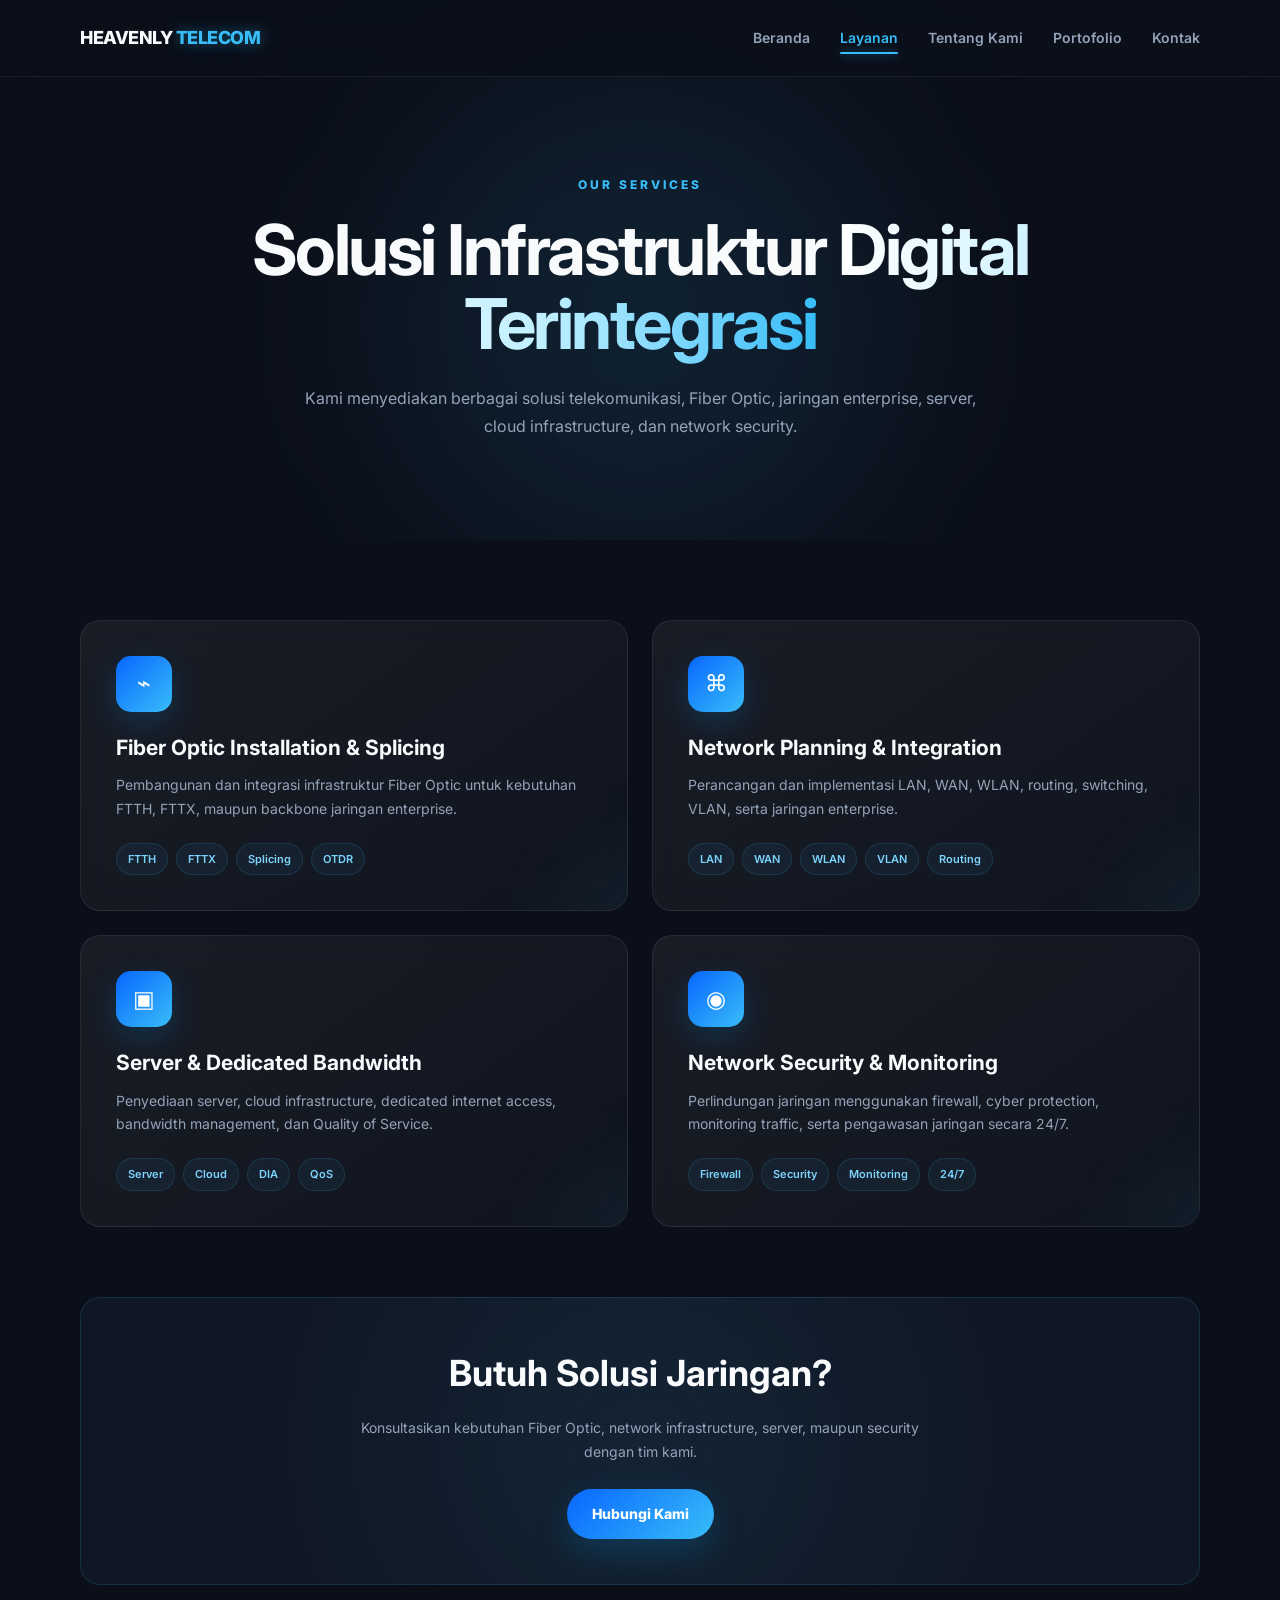
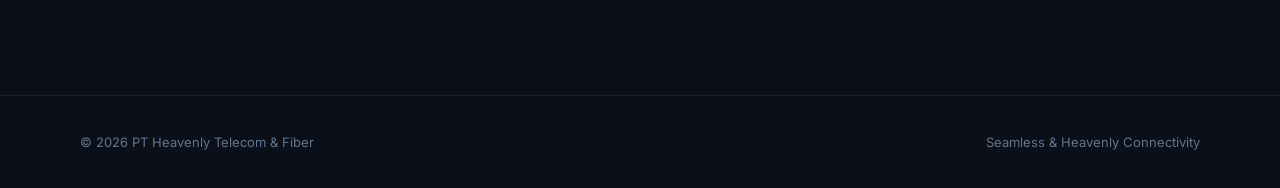
==== commit 80b5f830: "Update layanan.html" ====
--- a/layanan.html
+++ b/layanan.html
@@ -822,1342 +822,4 @@
     </script>
 
 </body>
-</html>.card{
-    background:#101724;
-    padding:35px;
-    border:1px solid rgba(255,255,255,.07);
-    border-radius:18px;
-    transition:.35s
-}
-
-.card:hover{
-    transform:translateY(-8px);
-    border-color:rgba(56,189,248,.5);
-    box-shadow:0 15px 40px rgba(0,0,0,.3)
-}
-
-.icon{
-    width:55px;
-    height:55px;
-    display:grid;
-    place-items:center;
-    background:rgba(56,189,248,.1);
-    color:#38BDF8;
-    border-radius:14px;
-    font-size:25px;
-    margin-bottom:22px
-}
-
-.card h2{font-size:21px;margin-bottom:12px}
-.card p{color:#94a3b8;font-size:14px}
-
-.tags{
-    display:flex;
-    flex-wrap:wrap;
-    gap:8px;
-    margin-top:20px
-}
-
-.tag{
-    padding:6px 10px;
-    border-radius:50px;
-    background:rgba(56,189,248,.07);
-    border:1px solid rgba(56,189,248,.15);
-    color:#7dd3fc;
-    font-size:11px
-}
-
-footer{
-    border-top:1px solid rgba(255,255,255,.07);
-    padding:35px 0;
-    color:#64748b;
-    font-size:13px
-}
-
-.footer{
-    display:flex;
-    justify-content:space-between
-}
-
-@media(max-width:800px){
-    .menu-btn{display:block}
-
-    .nav-links{
-        display:none;
-        position:absolute;
-        top:76px;
-        left:0;
-        width:100%;
-        padding:20px 5%;
-        background:#0B0F19;
-        flex-direction:column;
-        gap:18px
-    }
-
-    .nav-links.show{display:flex}
-
-    .grid{grid-template-columns:1fr}
-
-    .footer{
-        flex-direction:column;
-        gap:10px
-    }
-}
-</style>
-</head>
-
-<body>
-
-<nav>
-<div class="container nav-container">
-
-<a href="index.html" class="logo">
-HEAVENLY <span>TELECOM</span>
-</a>
-
-<div class="menu-btn" onclick="toggleMenu()">☰</div>
-
-<ul class="nav-links" id="navLinks">
-<li><a href="index.html">Beranda</a></li>
-<li><a href="layanan.html" class="active">Layanan</a></li>
-<li><a href="tentang.html">Tentang Kami</a></li>
-<li><a href="portofolio.html">Portofolio</a></li>
-<li><a href="kontak.html">Kontak</a></li>
-</ul>
-
-</div>
-</nav>
-
-<header class="page-header">
-<div class="container">
-
-<small>OUR SERVICES</small>
-
-<h1>Solusi Infrastruktur<br><span style="color:#38BDF8">Digital Terintegrasi</span></h1>
-
-<p>
-Kami menyediakan berbagai solusi telekomunikasi dan jaringan
-yang dirancang untuk kebutuhan bisnis dan enterprise.
-</p>
-
-</div>
-</header>
-
-<section>
-<div class="container">
-
-<div class="grid">
-
-<div class="card">
-<div class="icon">⌁</div>
-<h2>Fiber Optic Installation & Splicing</h2>
-<p>
-Pembangunan dan integrasi infrastruktur Fiber Optic
-untuk kebutuhan FTTH, FTTX maupun backbone enterprise.
-</p>
-
-<div class="tags">
-<span class="tag">FTTH</span>
-<span class="tag">FTTX</span>
-<span class="tag">Splicing</span>
-<span class="tag">OTDR</span>
-</div>
-</div>
-
-<div class="card">
-<div class="icon">⌘</div>
-<h2>Network Planning & Integration</h2>
-<p>
-Perancangan dan implementasi LAN, WAN, WLAN,
-routing, switching, VLAN, dan enterprise network.
-</p>
-
-<div class="tags">
-<span class="tag">LAN</span>
-<span class="tag">WAN</span>
-<span class="tag">VLAN</span>
-<span class="tag">Routing</span>
-</div>
-</div>
-
-<div class="card">
-<div class="icon">▣</div>
-<h2>Server & Dedicated Bandwidth</h2>
-<p>
-Penyediaan server, cloud infrastructure, dedicated
-internet access, bandwidth management, dan QoS.
-</p>
-
-<div class="tags">
-<span class="tag">Server</span>
-<span class="tag">Cloud</span>
-<span class="tag">DIA</span>
-<span class="tag">QoS</span>
-</div>
-</div>
-
-<div class="card">
-<div class="icon">◉</div>
-<h2>Network Security & Monitoring</h2>
-<p>
-Perlindungan jaringan menggunakan firewall,
-monitoring traffic dan sistem pengawasan jaringan 24/7.
-</p>
-
-<div class="tags">
-<span class="tag">Firewall</span>
-<span class="tag">Security</span>
-<span class="tag">Monitoring</span>
-<span class="tag">24/7</span>
-</div>
-</div>
-
-</div>
-
-</div>
-</section>
-
-<footer>
-<div class="container footer">
-<span>© 2026 PT Heavenly Telecom & Fiber</span>
-<span>Seamless & Heavenly Connectivity</span>
-</div>
-</footer>
-
-<script>
-function toggleMenu(){
-document.getElementById("navLinks").classList.toggle("show");
-}
-</script>
-
-</body>
 </html>
-    border-bottom: 1px solid rgba(255, 255, 255, 0.08);
-
-    transition:
-        background 0.3s ease,
-        box-shadow 0.3s ease;
-}
-
-header.scrolled {
-    background: rgba(4, 12, 24, 0.92);
-
-    box-shadow:
-        0 10px 35px rgba(0, 0, 0, 0.25);
-}
-
-.nav {
-    height: 76px;
-
-    display: flex;
-    align-items: center;
-    justify-content: space-between;
-}
-
-
-/* ---------- LOGO ---------- */
-
-.logo {
-    display: flex;
-    flex-direction: column;
-
-    font-size: 18px;
-    font-weight: 900;
-
-    line-height: 1.1;
-
-    letter-spacing: 0.5px;
-}
-
-.logo span {
-    color: #00c8ff;
-
-    font-size: 10px;
-
-    letter-spacing: 2px;
-
-    margin-top: 4px;
-}
-
-
-/* ---------- DESKTOP MENU ---------- */
-
-.nav-links {
-    display: flex;
-    align-items: center;
-
-    gap: 30px;
-
-    list-style: none;
-}
-
-.nav-links a {
-    position: relative;
-
-    color: #c7d4e5;
-
-    font-size: 14px;
-    font-weight: 600;
-
-    padding: 10px 0;
-
-    transition:
-        color 0.25s ease;
-}
-
-.nav-links a::after {
-    content: "";
-
-    position: absolute;
-
-    left: 0;
-    bottom: 2px;
-
-    width: 0;
-    height: 2px;
-
-    border-radius: 10px;
-
-    background: linear-gradient(
-        90deg,
-        #0866ff,
-        #00c8ff
-    );
-
-    transition: width 0.25s ease;
-}
-
-.nav-links a:hover {
-    color: #00c8ff;
-}
-
-.nav-links a:hover::after {
-    width: 100%;
-}
-
-
-/* ---------- MOBILE BUTTON ---------- */
-
-.menu {
-    display: none;
-
-    width: 42px;
-    height: 42px;
-
-    border: 1px solid rgba(255, 255, 255, 0.10);
-
-    border-radius: 10px;
-
-    background: rgba(255, 255, 255, 0.04);
-
-    color: #ffffff;
-
-    font-size: 23px;
-
-    cursor: pointer;
-
-    transition: 0.25s ease;
-}
-
-.menu:hover {
-    background: rgba(0, 200, 255, 0.10);
-    border-color: rgba(0, 200, 255, 0.30);
-}
-
-
-/* =========================================================
-   HERO
-   ========================================================= */
-
-.hero {
-    min-height: 100vh;
-
-    display: grid;
-    place-items: center;
-
-    position: relative;
-
-    overflow: hidden;
-
-    text-align: center;
-
-    padding:
-        140px 0
-        90px;
-}
-
-
-/* ---------- ANIMATED ORB ---------- */
-
-.hero .orb {
-    position: absolute;
-
-    width: 620px;
-    height: 620px;
-
-    border-radius: 50%;
-
-    border:
-        1px solid
-        rgba(0, 200, 255, 0.13);
-
-    animation:
-        heroPulse 7s ease-in-out infinite;
-
-    pointer-events: none;
-}
-
-.hero .orb::before,
-.hero .orb::after {
-    content: "";
-
-    position: absolute;
-
-    border-radius: 50%;
-
-    border:
-        1px solid
-        rgba(0, 200, 255, 0.08);
-}
-
-.hero .orb::before {
-    inset: 65px;
-}
-
-.hero .orb::after {
-    inset: 130px;
-}
-
-
-/* ---------- HERO CONTENT ---------- */
-
-.hero .container {
-    position: relative;
-    z-index: 2;
-}
-
-.eyebrow {
-    display: inline-block;
-
-    color: #62e9ff;
-
-    font-size: 12px;
-
-    font-weight: 800;
-
-    letter-spacing: 3px;
-
-    text-transform: uppercase;
-
-    margin-bottom: 20px;
-}
-
-h1 {
-    max-width: 950px;
-
-    margin: auto;
-
-    font-size: clamp(
-        44px,
-        7vw,
-        82px
-    );
-
-    line-height: 1.03;
-
-    letter-spacing: -3px;
-
-    font-weight: 900;
-}
-
-.gradient {
-    background:
-        linear-gradient(
-            100deg,
-            #ffffff,
-            #bfefff,
-            #62e9ff
-        );
-
-    -webkit-background-clip: text;
-    background-clip: text;
-
-    color: transparent;
-}
-
-.gradient2 {
-    background:
-        linear-gradient(
-            90deg,
-            #0866ff,
-            #00c8ff
-        );
-
-    -webkit-background-clip: text;
-    background-clip: text;
-
-    color: transparent;
-}
-
-.hero p {
-    max-width: 760px;
-
-    margin: 26px auto 0;
-
-    color: #a8b7ca;
-
-    font-size: 17px;
-}
-
-
-/* ---------- BUTTONS ---------- */
-
-.actions {
-    display: flex;
-
-    justify-content: center;
-    align-items: center;
-
-    gap: 14px;
-
-    flex-wrap: wrap;
-
-    margin-top: 34px;
-}
-
-.btn {
-    display: inline-flex;
-
-    align-items: center;
-    justify-content: center;
-
-    min-height: 48px;
-
-    padding:
-        13px 24px;
-
-    border-radius: 999px;
-
-    border:
-        1px solid
-        rgba(255, 255, 255, 0.11);
-
-    font-size: 14px;
-
-    font-weight: 800;
-
-    cursor: pointer;
-
-    transition:
-        transform 0.3s ease,
-        box-shadow 0.3s ease,
-        border-color 0.3s ease;
-}
-
-.btn.primary {
-    background:
-        linear-gradient(
-            135deg,
-            #0866ff,
-            #00c8ff
-        );
-
-    border-color: transparent;
-
-    box-shadow:
-        0 12px 35px
-        rgba(0, 160, 255, 0.22);
-}
-
-.btn.secondary {
-    background:
-        rgba(255, 255, 255, 0.04);
-}
-
-.btn:hover {
-    transform: translateY(-4px);
-
-    box-shadow:
-        0 15px 40px
-        rgba(0, 180, 255, 0.20);
-}
-
-
-/* =========================================================
-   SECTIONS
-   ========================================================= */
-
-section {
-    position: relative;
-
-    padding: 105px 0;
-}
-
-section:nth-child(even) {
-    background:
-        rgba(255, 255, 255, 0.012);
-}
-
-.section-head {
-    max-width: 720px;
-
-    margin:
-        0 auto
-        50px;
-
-    text-align: center;
-}
-
-.section-head h2 {
-    font-size: clamp(
-        32px,
-        5vw,
-        52px
-    );
-
-    line-height: 1.1;
-
-    letter-spacing: -1.5px;
-}
-
-.section-head p {
-    margin-top: 15px;
-
-    color: #a8b7ca;
-}
-
-
-/* =========================================================
-   GRID
-   ========================================================= */
-
-.grid {
-    display: grid;
-
-    grid-template-columns:
-        repeat(4, 1fr);
-
-    gap: 20px;
-}
-
-.grid.two {
-    grid-template-columns:
-        repeat(2, 1fr);
-}
-
-
-/* =========================================================
-   CARDS
-   ========================================================= */
-
-.card {
-    position: relative;
-
-    overflow: hidden;
-
-    padding: 30px;
-
-    border:
-        1px solid
-        rgba(255, 255, 255, 0.11);
-
-    border-radius: 20px;
-
-    background:
-        linear-gradient(
-            145deg,
-            rgba(255, 255, 255, 0.075),
-            rgba(255, 255, 255, 0.025)
-        );
-
-    backdrop-filter: blur(12px);
-    -webkit-backdrop-filter: blur(12px);
-
-    transition:
-        transform 0.4s ease,
-        border-color 0.4s ease,
-        box-shadow 0.4s ease;
-}
-
-.card::after {
-    content: "";
-
-    position: absolute;
-
-    width: 150px;
-    height: 150px;
-
-    right: -90px;
-    bottom: -90px;
-
-    border-radius: 50%;
-
-    background: #00c8ff;
-
-    filter: blur(45px);
-
-    opacity: 0.08;
-
-    pointer-events: none;
-}
-
-.card:hover {
-    transform: translateY(-8px);
-
-    border-color:
-        rgba(0, 200, 255, 0.30);
-
-    box-shadow:
-        0 25px 70px
-        rgba(0, 0, 0, 0.25);
-}
-
-
-/* ---------- ICON ---------- */
-
-.icon {
-    width: 52px;
-    height: 52px;
-
-    display: grid;
-    place-items: center;
-
-    margin-bottom: 20px;
-
-    border-radius: 15px;
-
-    background:
-        linear-gradient(
-            135deg,
-            #0866ff,
-            #00c8ff
-        );
-
-    color: white;
-
-    font-size: 22px;
-
-    box-shadow:
-        0 10px 25px
-        rgba(0, 160, 255, 0.15);
-}
-
-.card h3 {
-    margin-bottom: 10px;
-
-    font-size: 20px;
-
-    line-height: 1.3;
-}
-
-.card h2 {
-    font-size: clamp(
-        28px,
-        4vw,
-        42px
-    );
-
-    line-height: 1.15;
-}
-
-.card p {
-    color: #a8b7ca;
-
-    font-size: 14px;
-}
-
-
-/* =========================================================
-   ABOUT
-   ========================================================= */
-
-.about-box {
-    display: grid;
-
-    grid-template-columns:
-        1.1fr 0.9fr;
-
-    gap: 25px;
-
-    align-items: stretch;
-}
-
-.about-box .card p {
-    font-size: 16px;
-
-    line-height: 1.9;
-}
-
-
-/* =========================================================
-   LIST
-   ========================================================= */
-
-.list {
-    list-style: none;
-}
-
-.list li {
-    position: relative;
-
-    padding:
-        14px 0
-        14px 30px;
-
-    border-bottom:
-        1px solid
-        rgba(255, 255, 255, 0.07);
-
-    color: #a8b7ca;
-
-    font-size: 14px;
-}
-
-.list li:last-child {
-    border-bottom: 0;
-}
-
-.list li::before {
-    content: "✓";
-
-    position: absolute;
-
-    left: 0;
-
-    color: #00c8ff;
-
-    font-weight: 900;
-}
-
-
-/* =========================================================
-   STATS
-   ========================================================= */
-
-.stats {
-    display: grid;
-
-    grid-template-columns:
-        repeat(3, 1fr);
-
-    gap: 18px;
-
-    margin-top: 25px;
-}
-
-.stat {
-    text-align: center;
-
-    padding: 24px 15px;
-
-    border:
-        1px solid
-        rgba(255, 255, 255, 0.10);
-
-    border-radius: 18px;
-
-    background:
-        rgba(255, 255, 255, 0.035);
-}
-
-.stat strong {
-    display: block;
-
-    color: #00c8ff;
-
-    font-size: 30px;
-
-    line-height: 1.2;
-}
-
-.stat span {
-    color: #9eafc3;
-
-    font-size: 13px;
-}
-
-
-/* =========================================================
-   TAGS
-   ========================================================= */
-
-.tags {
-    display: flex;
-
-    flex-wrap: wrap;
-
-    gap: 9px;
-
-    margin-top: 20px;
-}
-
-.tag {
-    display: inline-flex;
-
-    align-items: center;
-
-    min-height: 30px;
-
-    padding:
-        5px 11px;
-
-    border:
-        1px solid
-        rgba(255, 255, 255, 0.10);
-
-    border-radius: 999px;
-
-    background:
-        rgba(255, 255, 255, 0.035);
-
-    color: #c8d8e9;
-
-    font-size: 12px;
-}
-
-
-/* =========================================================
-   PROJECTS
-   ========================================================= */
-
-.project {
-    min-height: 300px;
-}
-
-.project .num {
-    display: inline-block;
-
-    color: #00c8ff;
-
-    font-size: 12px;
-
-    font-weight: 900;
-
-    letter-spacing: 2px;
-}
-
-.project h3 {
-    margin:
-        16px 0 10px;
-
-    font-size: 22px;
-
-    line-height: 1.3;
-}
-
-
-/* =========================================================
-   CONTACT
-   ========================================================= */
-
-.contact-grid {
-    display: grid;
-
-    grid-template-columns:
-        0.85fr 1.15fr;
-
-    gap: 25px;
-}
-
-.contact-item {
-    padding:
-        18px 0;
-
-    border-bottom:
-        1px solid
-        rgba(255, 255, 255, 0.08);
-}
-
-.contact-item:last-child {
-    border-bottom: 0;
-}
-
-.contact-item strong {
-    display: block;
-
-    margin-bottom: 4px;
-}
-
-.contact-item span {
-    display: block;
-
-    color: #a8b7ca;
-
-    font-size: 14px;
-}
-
-
-/* =========================================================
-   FORM
-   ========================================================= */
-
-form {
-    display: grid;
-
-    gap: 15px;
-
-    margin-top: 25px;
-}
-
-.row {
-    display: grid;
-
-    grid-template-columns:
-        1fr 1fr;
-
-    gap: 15px;
-}
-
-label {
-    display: block;
-
-    color: #cbd7e6;
-
-    font-size: 13px;
-}
-
-input,
-textarea {
-    width: 100%;
-
-    margin-top: 7px;
-
-    padding:
-        13px 14px;
-
-    border:
-        1px solid
-        rgba(255, 255, 255, 0.11);
-
-    border-radius: 12px;
-
-    outline: none;
-
-    background:
-        rgba(255, 255, 255, 0.045);
-
-    color: white;
-
-    font-size: 14px;
-
-    transition:
-        border-color 0.25s ease,
-        background 0.25s ease;
-}
-
-input::placeholder,
-textarea::placeholder {
-    color: #718399;
-}
-
-input:focus,
-textarea:focus {
-    border-color: #00c8ff;
-
-    background:
-        rgba(0, 200, 255, 0.04);
-}
-
-textarea {
-    min-height: 150px;
-
-    resize: vertical;
-}
-
-
-/* =========================================================
-   FOOTER
-   ========================================================= */
-
-footer {
-    padding: 40px 0;
-
-    border-top:
-        1px solid
-        rgba(255, 255, 255, 0.11);
-
-    text-align: center;
-
-    color: #778ba2;
-
-    font-size: 13px;
-}
-
-
-/* =========================================================
-   ANIMATIONS
-   ========================================================= */
-
-.reveal {
-    animation:
-        fadeUp 0.8s ease both;
-}
-
-.delay1 {
-    animation-delay: 0.12s;
-}
-
-.delay2 {
-    animation-delay: 0.24s;
-}
-
-.delay3 {
-    animation-delay: 0.36s;
-}
-
-@keyframes fadeUp {
-
-    from {
-        opacity: 0;
-        transform: translateY(25px);
-    }
-
-    to {
-        opacity: 1;
-        transform: translateY(0);
-    }
-
-}
-
-@keyframes heroPulse {
-
-    0%,
-    100% {
-        transform: scale(0.86);
-        opacity: 0.35;
-    }
-
-    50% {
-        transform: scale(1.05);
-        opacity: 0.8;
-    }
-
-}
-
-
-/* =========================================================
-   TABLET
-   ========================================================= */
-
-@media (max-width: 950px) {
-
-    .grid {
-        grid-template-columns:
-            repeat(2, 1fr);
-    }
-
-    .about-box {
-        grid-template-columns: 1fr;
-    }
-
-    .contact-grid {
-        grid-template-columns: 1fr;
-    }
-
-    .nav-links {
-        gap: 18px;
-    }
-
-}
-
-
-/* =========================================================
-   MOBILE
-   ========================================================= */
-
-@media (max-width: 650px) {
-
-    html {
-        scroll-padding-top: 75px;
-    }
-
-
-    /* NAVBAR */
-
-    .nav {
-        height: 70px;
-    }
-
-    .menu {
-        display: grid;
-        place-items: center;
-    }
-
-    .nav-links {
-        display: none;
-
-        position: absolute;
-
-        top: 70px;
-        left: 0;
-
-        width: 100%;
-
-        padding: 18px 6%;
-
-        flex-direction: column;
-
-        gap: 5px;
-
-        background:
-            rgba(4, 12, 24, 0.97);
-
-        border-bottom:
-            1px solid
-            rgba(255, 255, 255, 0.10);
-
-        box-shadow:
-            0 20px 40px
-            rgba(0, 0, 0, 0.30);
-    }
-
-    .nav-links.open {
-        display: flex;
-    }
-
-    .nav-links li {
-        width: 100%;
-    }
-
-    .nav-links a {
-        display: block;
-
-        width: 100%;
-
-        padding: 12px 5px;
-    }
-
-
-    /* HERO */
-
-    .hero {
-        min-height: 90vh;
-
-        padding:
-            120px 0
-            70px;
-    }
-
-    .hero .orb {
-        width: 380px;
-        height: 380px;
-    }
-
-    h1 {
-        font-size: clamp(
-            40px,
-            12vw,
-            58px
-        );
-
-        letter-spacing: -2px;
-    }
-
-    .hero p {
-        font-size: 15px;
-    }
-
-
-    /* SECTION */
-
-    section {
-        padding: 75px 0;
-    }
-
-    .section-head {
-        margin-bottom: 35px;
-    }
-
-
-    /* GRID */
-
-    .grid,
-    .grid.two,
-    .stats,
-    .row {
-        grid-template-columns: 1fr;
-    }
-
-
-    /* CARD */
-
-    .card {
-        padding: 25px;
-    }
-
-
-    /* BUTTON */
-
-    .actions {
-        flex-direction: column;
-
-        width: 100%;
-    }
-
-    .actions .btn {
-        width: 100%;
-    }
-
-
-    /* CONTACT */
-
-    .contact-grid {
-        gap: 18px;
-    }
-
-}
-
-
-/* =========================================================
-   SMALL MOBILE
-   ========================================================= */
-
-@media (max-width: 400px) {
-
-    .container {
-        width: 90%;
-    }
-
-    .logo {
-        font-size: 15px;
-    }
-
-    .logo span {
-        font-size: 8px;
-        letter-spacing: 1.5px;
-    }
-
-    h1 {
-        font-size: 38px;
-    }
-
-    .section-head h2 {
-        font-size: 31px;
-    }
-
-    .card {
-        padding: 22px;
-    }
-
-}
-
-
-/* =========================================================
-   ACCESSIBILITY
-   ========================================================= */
-
-@media (prefers-reduced-motion: reduce) {
-
-    html {
-        scroll-behavior: auto;
-    }
-
-    *,
-    *::before,
-    *::after {
-        animation-duration: 0.01ms !important;
-        animation-iteration-count: 1 !important;
-        transition-duration: 0.01ms !important;
-    }
-
-}
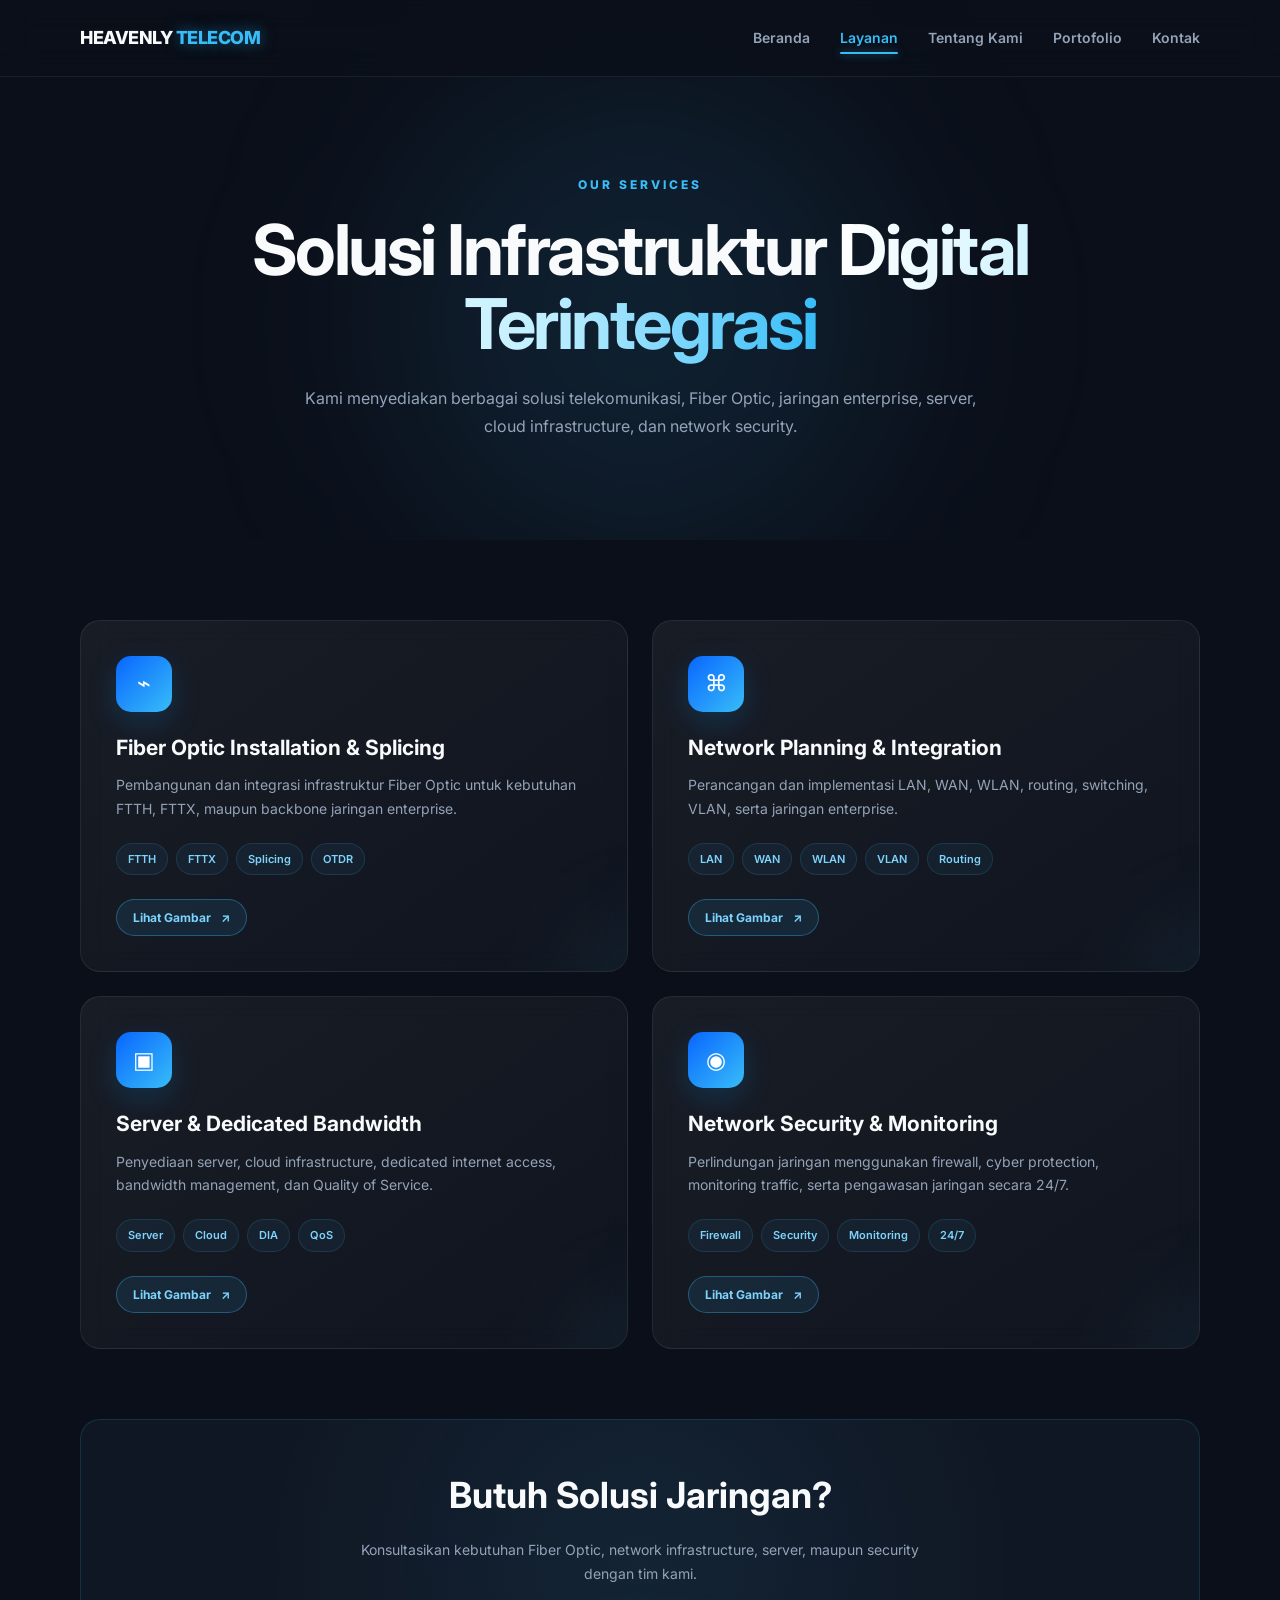
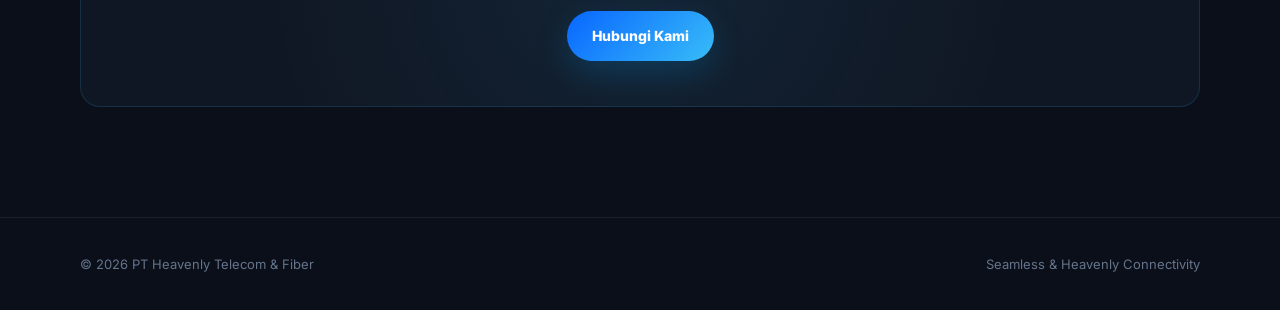
==== commit bf664a38: "Rename layanan_heavenly_dengan_gambar.html to layanan.html" ====
--- a/layanan.html
+++ b/layanan.html
@@ -452,6 +452,93 @@
             }
         }
 
+
+        /* ================= SERVICE IMAGE MODAL ================= */
+        .service-view-btn {
+            display: inline-flex;
+            align-items: center;
+            gap: 10px;
+            margin-top: 24px;
+            padding: 10px 16px;
+            border: 1px solid rgba(56, 189, 248, .35);
+            border-radius: 999px;
+            background: rgba(56, 189, 248, .10);
+            color: #7dd3fc;
+            font: 700 12px "Inter", sans-serif;
+            cursor: pointer;
+            transition: .25s ease;
+        }
+        .service-view-btn:hover {
+            color: #fff;
+            background: linear-gradient(135deg, #0866ff, #38BDF8);
+            border-color: transparent;
+            transform: translateY(-2px);
+            box-shadow: 0 8px 25px rgba(0, 160, 255, .22);
+        }
+        .service-modal {
+            position: fixed;
+            inset: 0;
+            z-index: 2000;
+            display: grid;
+            place-items: center;
+            padding: 22px;
+            background: rgba(2, 6, 15, .82);
+            backdrop-filter: blur(12px);
+            opacity: 0;
+            visibility: hidden;
+            transition: .3s ease;
+        }
+        .service-modal.show {
+            opacity: 1;
+            visibility: visible;
+        }
+        .service-modal-panel {
+            position: relative;
+            width: min(760px, 100%);
+            overflow: hidden;
+            border: 1px solid rgba(125, 211, 252, .25);
+            border-radius: 22px;
+            background: #101a2a;
+            box-shadow: 0 25px 90px rgba(0, 0, 0, .55), 0 0 35px rgba(56, 189, 248, .10);
+            transform: translateY(20px) scale(.98);
+            transition: .3s ease;
+        }
+        .service-modal.show .service-modal-panel {
+            transform: translateY(0) scale(1);
+        }
+        .service-modal-image {
+            display: block;
+            width: 100%;
+            height: clamp(220px, 48vw, 420px);
+            object-fit: cover;
+            background: #07111f;
+        }
+        .service-modal-caption { padding: 22px 25px 25px; }
+        .service-modal-caption h3 {
+            margin-bottom: 7px;
+            color: #f8fafc;
+            font-size: clamp(18px, 3vw, 24px);
+        }
+        .service-modal-caption p { color: #9fb0c5; font-size: 14px; }
+        .service-modal-close {
+            position: absolute;
+            top: 13px;
+            right: 13px;
+            z-index: 2;
+            width: 40px;
+            height: 40px;
+            border: 1px solid rgba(255,255,255,.25);
+            border-radius: 50%;
+            background: rgba(3, 10, 22, .72);
+            color: white;
+            font-size: 23px;
+            cursor: pointer;
+        }
+        @media (max-width: 500px) {
+            .service-modal { padding: 14px; }
+            .service-modal-caption { padding: 18px; }
+        }
+
         /* ================= TABLET ================= */
 
         @media (max-width: 800px) {
@@ -669,6 +756,7 @@
                         <span class="tag">Splicing</span>
                         <span class="tag">OTDR</span>
                     </div>
+                    <button class="service-view-btn" type="button" onclick="openServiceImage(0)">Lihat Gambar <span>↗</span></button>
 
                 </article>
 
@@ -698,6 +786,7 @@
                         <span class="tag">VLAN</span>
                         <span class="tag">Routing</span>
                     </div>
+                    <button class="service-view-btn" type="button" onclick="openServiceImage(1)">Lihat Gambar <span>↗</span></button>
 
                 </article>
 
@@ -726,6 +815,7 @@
                         <span class="tag">DIA</span>
                         <span class="tag">QoS</span>
                     </div>
+                    <button class="service-view-btn" type="button" onclick="openServiceImage(2)">Lihat Gambar <span>↗</span></button>
 
                 </article>
 
@@ -754,6 +844,7 @@
                         <span class="tag">Monitoring</span>
                         <span class="tag">24/7</span>
                     </div>
+                    <button class="service-view-btn" type="button" onclick="openServiceImage(3)">Lihat Gambar <span>↗</span></button>
 
                 </article>
 
@@ -785,6 +876,19 @@
     </section>
 
 
+
+    <!-- ================= SERVICE IMAGE MODAL ================= -->
+    <div class="service-modal" id="serviceModal" aria-hidden="true" onclick="closeServiceImage(event)">
+        <div class="service-modal-panel" role="dialog" aria-modal="true" aria-labelledby="serviceModalTitle">
+            <button class="service-modal-close" type="button" aria-label="Tutup" onclick="closeServiceImage()">×</button>
+            <img class="service-modal-image" id="serviceModalImage" src="" alt="">
+            <div class="service-modal-caption">
+                <h3 id="serviceModalTitle"></h3>
+                <p id="serviceModalDescription"></p>
+            </div>
+        </div>
+    </div>
+
     <!-- ================= FOOTER ================= -->
 
     <footer>
@@ -807,6 +911,60 @@
     <!-- ================= JAVASCRIPT ================= -->
 
     <script>
+
+        const serviceImages = [
+            {
+                title: "Fiber Optic Installation & Splicing",
+                description: "Pemasangan kabel fiber optic, penyambungan core, dan pengujian kualitas jaringan menggunakan perangkat khusus.",
+                image: "[data-uri]",
+                alt: "Perangkat dan komponen teknologi untuk pekerjaan fiber optic"
+            },
+            {
+                title: "Network Planning & Integration",
+                description: "Perencanaan serta integrasi infrastruktur LAN, WAN, WLAN, routing, dan switching untuk jaringan yang stabil.",
+                image: "[data-uri]",
+                alt: "Infrastruktur jaringan dan konektivitas"
+            },
+            {
+                title: "Server & Dedicated Bandwidth",
+                description: "Infrastruktur server dan konektivitas bandwidth khusus untuk mendukung kebutuhan sistem dan bisnis.",
+                image: "[data-uri]",
+                alt: "Deretan server di ruang data center"
+            },
+            {
+                title: "Network Security & Monitoring",
+                description: "Pemantauan dan perlindungan jaringan untuk membantu menjaga keamanan serta kestabilan layanan.",
+                image: "[data-uri]",
+                alt: "Ilustrasi keamanan digital dan perlindungan jaringan"
+            }
+        ];
+
+        function openServiceImage(index) {
+            const service = serviceImages[index];
+            if (!service) return;
+            const modal = document.getElementById("serviceModal");
+            const image = document.getElementById("serviceModalImage");
+            image.src = service.image;
+            image.alt = service.alt;
+            document.getElementById("serviceModalTitle").textContent = service.title;
+            document.getElementById("serviceModalDescription").textContent = service.description;
+            modal.classList.add("show");
+            modal.setAttribute("aria-hidden", "false");
+            document.body.style.overflow = "hidden";
+        }
+
+        function closeServiceImage(event) {
+            if (event && event.target !== document.getElementById("serviceModal")) return;
+            const modal = document.getElementById("serviceModal");
+            modal.classList.remove("show");
+            modal.setAttribute("aria-hidden", "true");
+            document.body.style.overflow = "";
+        }
+
+        document.addEventListener("keydown", event => {
+            if (event.key === "Escape") closeServiceImage();
+        });
+
         function toggleMenu() {
             const navLinks = document.getElementById("navLinks");
 
